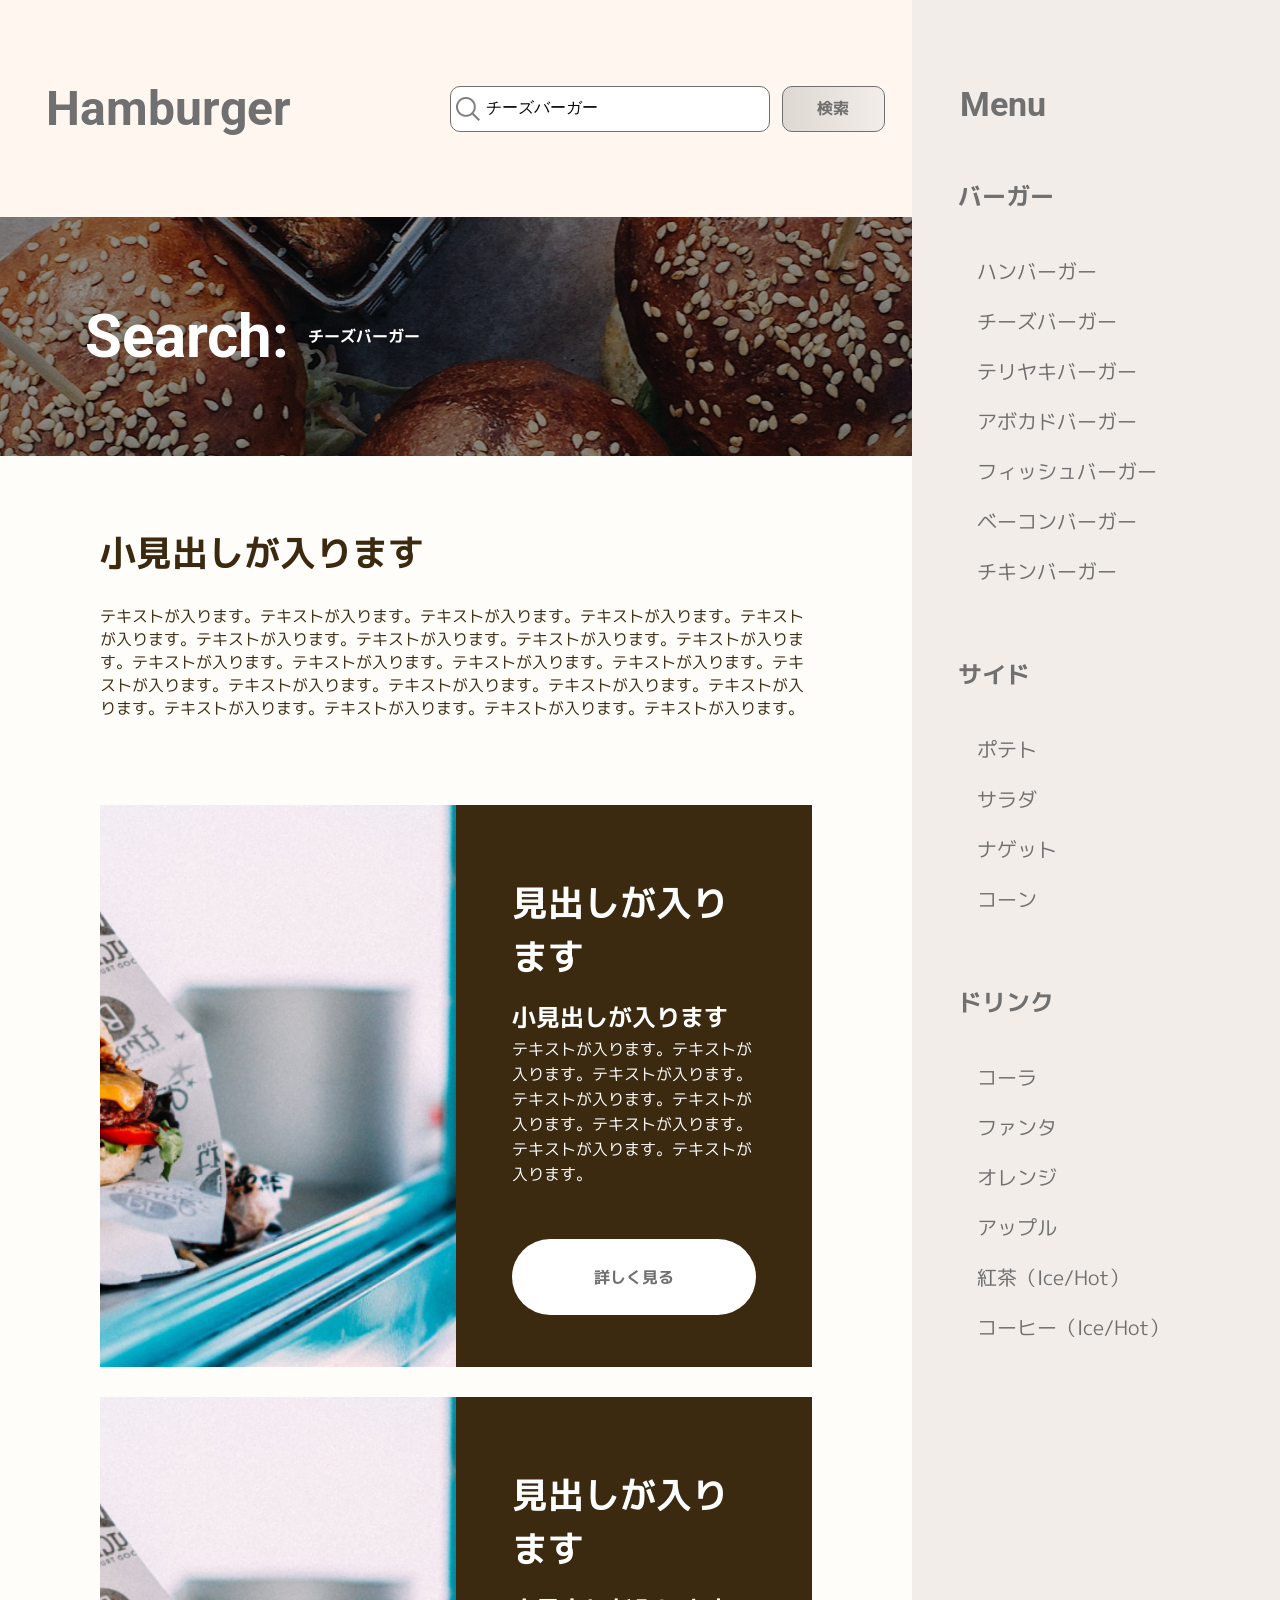
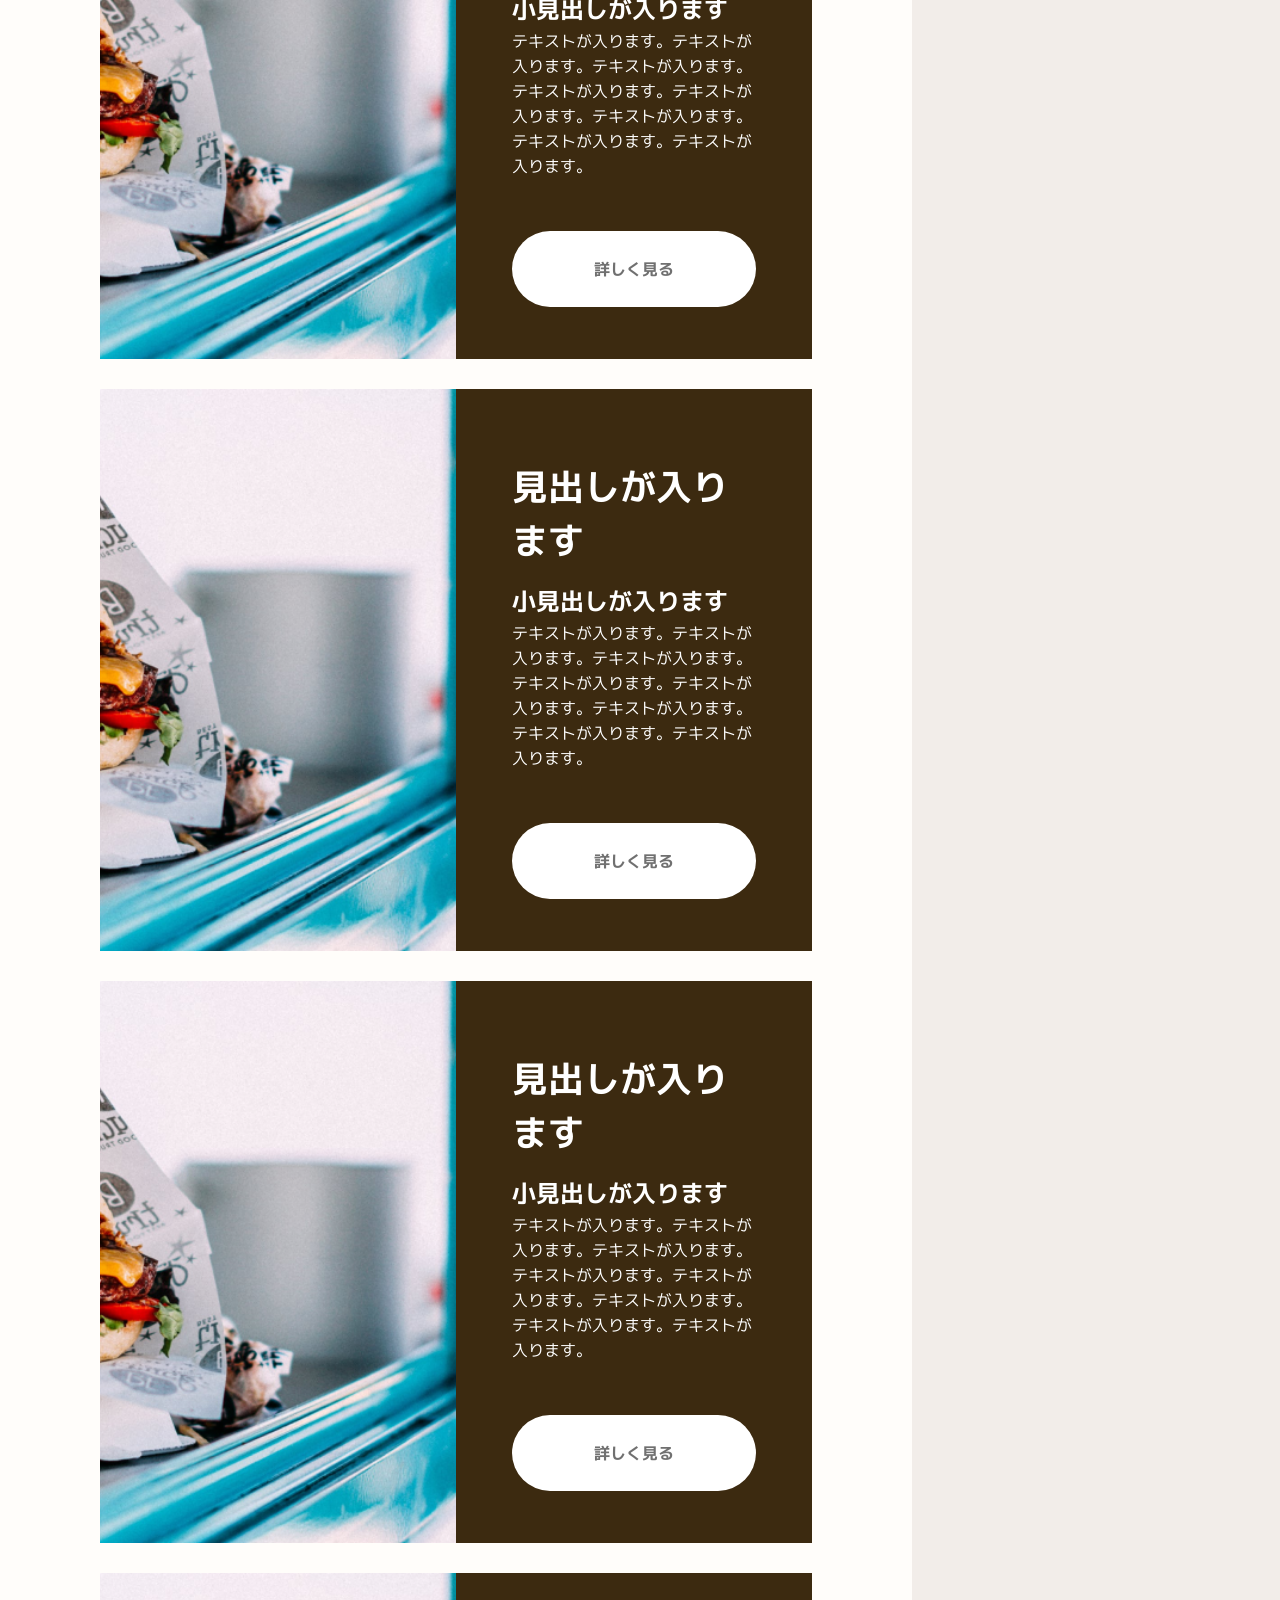
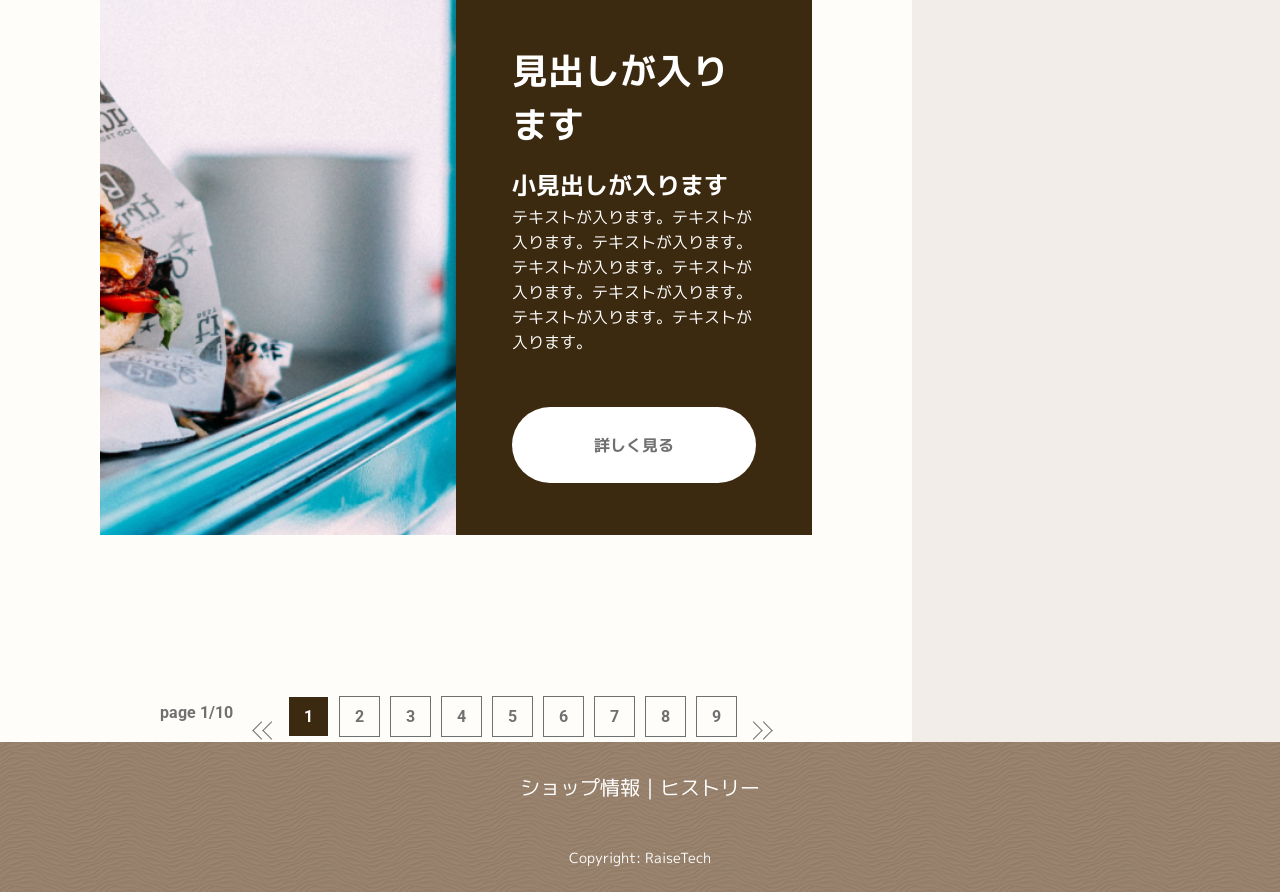
==== archive-search.html @ 7e019df1 "searchページSP完成" ====
<!DOCTYPE html>
<html lang="ja">

<head>
    <meta charset="UTF-8">
    <meta name="viewport" content="width=device-width, initial-scale=1.0">
    <link rel="stylesheet" href="/css/style.css">
    <link rel="shortcut icon" href="img/favicon.jpg">
    <link rel="preconnect" href="https://fonts.googleapis.com">
    <link rel="preconnect" href="https://fonts.gstatic.com" crossorigin>
    <link href="https://fonts.googleapis.com/css2?family=M+PLUS+1p:wght@400;700&display=swap" rel="stylesheet">
    <link rel="preconnect" href="https://fonts.googleapis.com">
    <link rel="preconnect" href="https://fonts.gstatic.com" crossorigin>
    <link href="https://fonts.googleapis.com/css2?family=Roboto:ital,wght@0,100..900;1,100..900&display=swap"
        rel="stylesheet">

    <title>Hamburger</title>
</head>

<body>
    <div class="c-container">
        <nav class="p-side-menu is-close">
            <h2 class="p-side-menu__title font-roboto">Menu</h2>

            <ul class="p-side-menu__li__wrap">
                <li class="p-side-menu__li font-mplus-700">バーガー

                    <ul class="p-side-menu__li__menu font-mplus-400">
                        <li>ハンバーガー</li>
                        <li>チーズバーガー</li>
                        <li>テリヤキバーガー</li>
                        <li>アボカドバーガー</li>
                        <li>フィッシュバーガー</li>
                        <li>ベーコンバーガー</li>
                        <li>チキンバーガー</li>
                    </ul>
                </li>

                <li class="p-side-menu__li font-mplus-700">サイド
                    <ul class="p-side-menu__li__menu font-mplus-400">
                        <li>ポテト</li>
                        <li>サラダ</li>
                        <li>ナゲット</li>
                        <li>コーン</li>
                    </ul>
                </li>

                <li class="p-side-menu__li font-mplus-700">ドリンク
                    <ul class="p-side-menu__li__menu font-mplus-400">
                        <li>コーラ</li>
                        <li>ファンタ</li>
                        <li>オレンジ</li>
                        <li>アップル</li>
                        <li>紅茶（Ice/Hot）</li>
                        <li>コーヒー（Ice/Hot）</li>
                    </ul>
                </li>

            </ul>
        </nav>

        <div class="l-main-area">
            <header class="l-header">
                <h1 class="p-title font-roboto">Hamburger</h1>
                <search class="p-search">
                    <form class="p-search__form" action="#">
                        <input class="p-search__input" type="search" value="チーズバーガー" />
                        <button class="p-search__btn font-mplus-700" type="submit">検索</button>
                    </form>
                </search>

                <button class="c-menu-btn__sptb">
                    <span class="js-menu-text font-roboto">Menu</span>
                    <span class="js-icon__close c-icon__close"></span> <!-- 擬似要素でバツを作る -->
                </button>

            </header>

            <main class="l-archive">
                <div class="p-archive-visual">
                    <div class="p-archive-visual__textwrap">
                        <p class="p-archive-visual__title font-roboto">Search:</p>
                        <p class="p-archive-visual__text font-mplus-700">チーズバーガー</p>
                    </div>
                </div>


                <section class="p-archive__text-area">
                    <h2 class="font-mplus-700 p-archive__text-area__title">小見出しが入ります</h2>
                    <p class="font-mplus-400 p-archive__text-area__text">
                        テキストが入ります。テキストが入ります。テキストが入ります。テキストが入ります。テキストが入ります。テキストが入ります。テキストが入ります。テキストが入ります。テキストが入ります。テキストが入ります。テキストが入ります。テキストが入ります。テキストが入ります。テキストが入ります。テキストが入ります。テキストが入ります。テキストが入ります。テキストが入ります。テキストが入ります。テキストが入ります。テキストが入ります。テキストが入ります。
                    </p>
                </section>

                <article class="p-archive__card-area">
                    <div class="p-archive__card-area__card">
                        <div class="p-archive__card-area__img"></div>
                        <div class="p-archive__card-area__text-wrap">
                            <h2 class="font-mplus-700 p-archive__text-area__h2">見出しが入ります</h2>
                            <h3 class="font-mplus-700 p-archive__text-area__h3">小見出しが入ります</h3>
                            <p class="font-mplus-400 p-archive__text-area__p">
                                テキストが入ります。テキストが入ります。テキストが入ります。テキストが入ります。テキストが入ります。テキストが入ります。テキストが入ります。テキストが入ります。</p>
                            <div class="p-archive__card-area__btn-area">
                                <button class="font-mplus-700 p-archive__text-area__btn">詳しく見る</button>
                            </div>

                        </div>
                    </div>

                    <div class="p-archive__card-area__card">
                        <div class="p-archive__card-area__img"></div>
                        <div class="p-archive__card-area__text-wrap">
                            <h2 class="font-mplus-700 p-archive__text-area__h2">見出しが入ります</h2>
                            <h3 class="font-mplus-700 p-archive__text-area__h3">小見出しが入ります</h3>
                            <p class="font-mplus-400 p-archive__text-area__p">
                                テキストが入ります。テキストが入ります。テキストが入ります。テキストが入ります。テキストが入ります。テキストが入ります。テキストが入ります。テキストが入ります。</p>
                            <div class="p-archive__card-area__btn-area">
                                <button class="font-mplus-700 p-archive__text-area__btn">詳しく見る</button>
                            </div>
                        </div>
                    </div>

                    <div class="p-archive__card-area__card">
                        <div class="p-archive__card-area__img"></div>
                        <div class="p-archive__card-area__text-wrap">
                            <h2 class="font-mplus-700 p-archive__text-area__h2">見出しが入ります</h2>
                            <h3 class="font-mplus-700 p-archive__text-area__h3">小見出しが入ります</h3>
                            <p class="font-mplus-400 p-archive__text-area__p">
                                テキストが入ります。テキストが入ります。テキストが入ります。テキストが入ります。テキストが入ります。テキストが入ります。テキストが入ります。テキストが入ります。</p>
                            <div class="p-archive__card-area__btn-area">
                                <button class="font-mplus-700 p-archive__text-area__btn">詳しく見る</button>
                            </div>
                        </div>
                    </div>

                    <div class="p-archive__card-area__card">
                        <div class="p-archive__card-area__img"></div>
                        <div class="p-archive__card-area__text-wrap">
                            <h2 class="font-mplus-700 p-archive__text-area__h2">見出しが入ります</h2>
                            <h3 class="font-mplus-700 p-archive__text-area__h3">小見出しが入ります</h3>
                            <p class="font-mplus-400 p-archive__text-area__p">
                                テキストが入ります。テキストが入ります。テキストが入ります。テキストが入ります。テキストが入ります。テキストが入ります。テキストが入ります。テキストが入ります。</p>
                            <div class="p-archive__card-area__btn-area">
                                <button class="font-mplus-700 p-archive__text-area__btn">詳しく見る</button>
                            </div>
                        </div>
                    </div>

                    <div class="p-archive__card-area__card">
                        <div class="p-archive__card-area__img"></div>
                        <div class="p-archive__card-area__text-wrap">
                            <h2 class="font-mplus-700 p-archive__text-area__h2">見出しが入ります</h2>
                            <h3 class="font-mplus-700 p-archive__text-area__h3">小見出しが入ります</h3>
                            <p class="font-mplus-400 p-archive__text-area__p">
                                テキストが入ります。テキストが入ります。テキストが入ります。テキストが入ります。テキストが入ります。テキストが入ります。テキストが入ります。テキストが入ります。</p>
                            <div class="p-archive__card-area__btn-area">
                                <button class="font-mplus-700 p-archive__text-area__btn">詳しく見る</button>
                            </div>
                        </div>
                    </div>

                </article>


                <nav class="p-page-num font-roboto">
                    <p class="p-page-num__now-page">page 1/10</p>

                    <div class="p-page-num__nav">
                        <button class="c-icon__arrow" href="#">
                            <span class="c-icon__arrow__right"></span>
                            <span class="c-icon__arrow__right"></span>
                        </button>
                        <a class="p-page-num__text font-mplus-400" href="#">前へ</a>
                    </div>

                    <div class="p-page-num__btn-wrap">
                        <button class="p-page-num__btn p-page-num__btn__first" href="#">1</button>
                        <button class="p-page-num__btn" href="#">2</button>
                        <button class="p-page-num__btn" href="#">3</button>
                        <button class="p-page-num__btn" href="#">4</button>
                        <button class="p-page-num__btn" href="#">5</button>
                        <button class="p-page-num__btn" href="#">6</button>
                        <button class="p-page-num__btn" href="#">7</button>
                        <button class="p-page-num__btn" href="#">8</button>
                        <button class="p-page-num__btn" href="#">9</button>
                    </div>

                    <div class="p-page-num__nav">
                        <a class="p-page-num__text font-mplus-400" href="#">次へ</a>

                        <button class="c-icon__arrow" href="#">
                            <span class="c-icon__arrow__left"></span>
                            <span class="c-icon__arrow__left"></span>
                        </button>
                    </div>
                </nav>
            </main>
        </div>
    </div>


    <footer class="l-footer">
        <div class="p-footer-link font-mplus-400">
            <a href="" class="p-footer-link__text">ショップ情報</a>
            <p class="p-footer-link__text">｜</p>
            <a href="" class="p-footer-link__text">ヒストリー</a>
        </div>
        <small class="p-footer__copy font-mplus-400">Copyright: RaiseTech</small>
    </footer>

    <script src="./js/main.js"></script>

</body>

</html>
---- css/style.css ----
@charset "UTF-8";

/* resset.dev • v5.0.2 */
/* # =================================================================
   # Global selectors
   # ================================================================= */
html {
  box-sizing: border-box;
  -webkit-text-size-adjust: 100%;
  /* Prevent adjustments of font size after orientation changes in iOS */
  word-break: normal;
  -moz-tab-size: 4;
  -o-tab-size: 4;
  tab-size: 4;
}

*,
::before,
::after {
  background-repeat: no-repeat;
  /* Set `background-repeat: no-repeat` to all elements and pseudo elements */
  box-sizing: inherit;
}

::before,
::after {
  text-decoration: inherit;
  /* Inherit text-decoration and vertical align to ::before and ::after pseudo elements */
  vertical-align: inherit;
}

* {
  padding: 0;
  /* Reset `padding` and `margin` of all elements */
  margin: 0;
}

/* # =================================================================
   # General elements
   # ================================================================= */
hr {
  overflow: visible;
  /* Show the overflow in Edge and IE */
  height: 0;
  /* Add the correct box sizing in Firefox */
  color: inherit;
  /* Correct border color in Firefox. */
}

details,
main {
  display: block;
  /* Render the `main` element consistently in IE. */
}

summary {
  display: list-item;
  /* Add the correct display in all browsers */
}

small {
  font-size: 80%;
  /* Set font-size to 80% in `small` elements */
}

[hidden] {
  display: none;
  /* Add the correct display in IE */
}

abbr[title] {
  border-bottom: none;
  /* Remove the bottom border in Chrome 57 */
  /* Add the correct text decoration in Chrome, Edge, IE, Opera, and Safari */
  text-decoration: underline;
  -webkit-text-decoration: underline dotted;
  text-decoration: underline dotted;
}

a {
  background-color: transparent;
  /* Remove the gray background on active links in IE 10 */
}

a:active,
a:hover {
  outline-width: 0;
  /* Remove the outline when hovering in all browsers */
}

code,
kbd,
pre,
samp {
  font-family: monospace, monospace;
  /* Specify the font family of code elements */
}

pre {
  font-size: 1em;
  /* Correct the odd `em` font sizing in all browsers */
}

b,
strong {
  font-weight: bolder;
  /* Add the correct font weight in Chrome, Edge, and Safari */
}

/* https://gist.github.com/unruthless/413930 */
sub,
sup {
  font-size: 75%;
  line-height: 0;
  position: relative;
  vertical-align: baseline;
}

sub {
  bottom: -0.25em;
}

sup {
  top: -0.5em;
}

table {
  border-color: inherit;
  /* Correct border color in all Chrome, Edge, and Safari. */
  text-indent: 0;
  /* Remove text indentation in Chrome, Edge, and Safari */
}

iframe {
  border-style: none;
}

/* # =================================================================
   # Forms
   # ================================================================= */
input {
  border-radius: 0;
}

[type=number]::-webkit-inner-spin-button,
[type=number]::-webkit-outer-spin-button {
  height: auto;
  /* Correct the cursor style of increment and decrement buttons in Chrome */
}

[type=search] {
  -webkit-appearance: textfield;
  /* Correct the odd appearance in Chrome and Safari */
  outline-offset: -2px;
  /* Correct the outline style in Safari */
}

[type=search]::-webkit-search-decoration {
  -webkit-appearance: none;
  /* Remove the inner padding in Chrome and Safari on macOS */
}

textarea {
  overflow: auto;
  /* Internet Explorer 11+ */
  resize: vertical;
  /* Specify textarea resizability */
}

button,
input,
optgroup,
select,
textarea {
  font: inherit;
  /* Specify font inheritance of form elements */
}

optgroup {
  font-weight: bold;
  /* Restore the font weight unset by the previous rule */
}

button {
  overflow: visible;
  /* Address `overflow` set to `hidden` in IE 8/9/10/11 */
}

button,
select {
  text-transform: none;
  /* Firefox 40+, Internet Explorer 11- */
}

/* Apply cursor pointer to button elements */
button,
[type=button],
[type=reset],
[type=submit],
[role=button] {
  cursor: pointer;
}

/* Remove inner padding and border in Firefox 4+ */
button::-moz-focus-inner,
[type=button]::-moz-focus-inner,
[type=reset]::-moz-focus-inner,
[type=submit]::-moz-focus-inner {
  border-style: none;
  padding: 0;
}

/* Replace focus style removed in the border reset above */
button:-moz-focusring,
[type=button]::-moz-focus-inner,
[type=reset]::-moz-focus-inner,
[type=submit]::-moz-focus-inner {
  outline: 1px dotted ButtonText;
}

button,
html [type=button],
[type=reset],
[type=submit] {
  -webkit-appearance: button;
  /* Correct the inability to style clickable types in iOS */
}

/* Remove the default button styling in all browsers */
button,
input,
select,
textarea {
  background-color: transparent;
  border-style: none;
}

a:focus,
button:focus,
input:focus,
select:focus,
textarea:focus {
  outline-width: 0;
}

/* Style select like a standard input */
select {
  -moz-appearance: none;
  /* Firefox 36+ */
  -webkit-appearance: none;
  /* Chrome 41+ */
}

select::-ms-expand {
  display: none;
  /* Internet Explorer 11+ */
}

select::-ms-value {
  color: currentColor;
  /* Internet Explorer 11+ */
}

legend {
  border: 0;
  /* Correct `color` not being inherited in IE 8/9/10/11 */
  color: inherit;
  /* Correct the color inheritance from `fieldset` elements in IE */
  display: table;
  /* Correct the text wrapping in Edge and IE */
  max-width: 100%;
  /* Correct the text wrapping in Edge and IE */
  white-space: normal;
  /* Correct the text wrapping in Edge and IE */
  max-width: 100%;
  /* Correct the text wrapping in Edge 18- and IE */
}

::-webkit-file-upload-button {
  /* Correct the inability to style clickable types in iOS and Safari */
  -webkit-appearance: button;
  color: inherit;
  font: inherit;
  /* Change font properties to `inherit` in Chrome and Safari */
}

/* Replace pointer cursor in disabled elements */
[disabled] {
  cursor: default;
}

/* # =================================================================
   # Specify media element style
   # ================================================================= */
img {
  border-style: none;
  /* Remove border when inside `a` element in IE 8/9/10 */
}

/* Add the correct vertical alignment in Chrome, Firefox, and Opera */
progress {
  vertical-align: baseline;
}

/* # =================================================================
   # Accessibility
   # ================================================================= */
/* Specify the progress cursor of updating elements */
[aria-busy=true] {
  cursor: progress;
}

/* Specify the pointer cursor of trigger elements */
[aria-controls] {
  cursor: pointer;
}

/* Specify the unstyled cursor of disabled, not-editable, or otherwise inoperable elements */
[aria-disabled=true] {
  cursor: default;
}

.font-mplus-400 {
  font-family: "M PLUS 1p", sans-serif;
  font-weight: 400;
}

.font-mplus-700 {
  font-family: "M PLUS 1p", sans-serif;
  font-weight: 700;
}

.font-roboto {
  font-family: "Roboto", sans-serif;
  font-weight: 700;
}

html,
body {
  height: 100%;
  margin: 0;
  padding: 0;
}

body {
  background-color: #FFF7EF;
  height: 100%;
}

a {
  text-decoration: none;
}

ul {
  padding-left: 0;
}

li {
  list-style: none;
}

@media (min-width: 1025px) {
  .l-main-area {
    margin-right: 368px;
    width: auto;
  }
}

.l-header {
  background-color: #FFF7EF;
  height: 215px;
  position: relative;
}

@media (min-width: 768px) {
  .l-header {
    height: 217px;
  }
}

@media (min-width: 1025px) {
  .l-header {
    display: flex;
    align-items: center;
    justify-content: flex-end;
  }
}

.l-footer {
  background: url(../../img/footer-layer.png) no-repeat;
  height: 150px;
  position: relative;
}

.l-archive {
  background-color: #FFFDFA;
}

@media (min-width: 1025px) {
  .c-container {
    display: flex;
    flex-direction: row-reverse;
    height: auto;
    position: relative;
  }
}

.c-container::before {
  content: "";
  position: fixed;
  top: 0;
  left: 0;
  width: 100%;
  height: 100%;
  background-color: rgba(128, 128, 128, 0.7);
  z-index: 3;
  opacity: 0;
  visibility: hidden;
  transition: opacity 0.3s ease;
}

@media (min-width: 1025px) {
  .c-container::before {
    display: none;
  }
}

.c-container.is-open::before {
  opacity: 1;
  visibility: visible;
}

.c-menu-btn__sptb {
  color: #707070;
  font-size: 20px;
  position: absolute;
  top: 8px;
  right: 11px;
  margin: 0;
  z-index: 6;
}

@media (min-width: 768px) {
  .c-menu-btn__sptb {
    font-size: 170%;
    top: 20px;
    right: 25px;
  }
}

@media (min-width: 1025px) {
  .c-menu-btn__sptb {
    display: none;
  }
}

.c-icon__close {
  position: relative;
  width: 32px;
  height: 36px;
  display: none;
}

.c-icon__close::before,
.c-icon__close::after {
  content: "";
  position: absolute;
  top: 50%;
  left: 50%;
  width: 45px;
  height: 6px;
  background-color: #707070;
  transform-origin: center;
}

.c-icon__close::before {
  transform: translate(-50%, -50%) rotate(45deg);
}

.c-icon__close::after {
  transform: translate(-50%, -50%) rotate(-45deg);
}

.c-icon__arrow {
  display: flex;
  width: -webkit-fit-content;
  width: -moz-fit-content;
  width: fit-content;
  margin: 5px;
}

.c-icon__arrow__right {
  display: block;
  width: 13px;
  height: 13px;
  border-top: 1px solid #707070;
  border-right: 1px solid #707070;
  transform: rotate(-135deg);
  margin-left: -3px;
}

.c-icon__arrow__left {
  display: block;
  width: 13px;
  height: 13px;
  border-top: 1px solid #707070;
  border-right: 1px solid #707070;
  transform: rotate(45deg);
  margin-right: -3px;
}

.p-title {
  color: #707070;
  padding-top: 43px;
  padding-bottom: 40px;
  text-align: center;
  font-size: 40px;
}

@media (min-width: 768px) {
  .p-title {
    padding-top: 40px;
  }
}

@media (min-width: 1025px) {
  .p-title {
    padding: 5%;
    font-size: 300%;
    position: absolute;
    left: 0;
  }
}

.p-search {
  display: flex;
  align-items: center;
  justify-content: center;
  margin: 0 3%;
}

.p-search__btn {
  background: linear-gradient(to left, #F2EDE9, #DED8D3);
  color: #707070;
  font-size: 16px;
  border: 1px #707070 solid;
  border-radius: 10px;
  height: 46px;
  width: 90px;
  padding: 0;
  margin: 0 0 0 12px;
}

@media (min-width: 768px) {
  .p-search__btn {
    min-width: 8vw;
    max-width: 80px;
  }
}

.p-search__input {
  border: 1px #707070 solid;
  border-radius: 10px;
  height: 46px;
  width: 216px;
  margin: 0;
  background: url(../../../img/search-icon.png) no-repeat 5px center;
  background-color: #FFF;
  padding: 0 10px 0 35px;
}

@media (min-width: 768px) {
  .p-search__input {
    min-width: 25vw;
    max-width: 200px;
  }
}

.p-search__form {
  display: flex;
  flex-wrap: nowrap;
}

.p-side-menu {
  position: fixed;
  top: 0;
  right: 0;
  width: 328px;
  min-height: 100vh;
  background-color: rgb(242, 237, 233);
  transform: translateX(100%);
  transition: transform 0.3s;
  z-index: 4;
  overflow-y: auto;
}

@media (min-width: 1025px) {
  .p-side-menu {
    overflow: hidden;
    position: absolute;
    height: 100%;
  }
}

.p-side-menu.is-open {
  transform: translateX(0);
}

@media (min-width: 768px) {
  .p-side-menu.is-open {
    width: 368px;
  }
}

.p-side-menu.is-close {
  transform: translateX(100%);
}

@media (min-width: 1025px) {
  .p-side-menu.is-close {
    transform: translateX(0);
    background-color: #F2EDE9;
    color: #707070;
    position: absolute;
    width: 368px;
    height: 100%;
    z-index: 4;
  }
}

.p-side-menu__li {
  font-size: 24px;
  margin-left: 46px;
  width: 100%;
}

.p-side-menu__li__wrap {
  position: absolute;
  top: 178px;
  color: #707070;
}

.p-side-menu__li__menu {
  font-size: 20px;
  margin: 40px auto 60px 8%;
  line-height: 50px;
}

@media (min-width: 768px) {
  .p-side-menu__li__menu {
    margin-top: 32px;
  }
}

.p-side-menu__title {
  display: none;
}

@media (min-width: 1025px) {
  .p-side-menu__title {
    display: block;
    color: #707070;
    font-size: 34px;
    position: absolute;
    top: 84px;
    right: 234px;
    margin: 0;
    z-index: 6;
  }
}

body.no-scroll {
  position: fixed;
  width: 100%;
  overflow: hidden;
}

@media (min-width: 1025px) {
  body.no-scroll {
    position: relative;
    overflow-y: auto;
  }
}

.p-footer-link {
  display: flex;
  justify-content: center;
  padding: 16px;
}

@media (min-width: 768px) {
  .p-footer-link {
    padding: 30px;
  }
}

.p-footer-link__text {
  color: #FFF;
  font-size: 18px;
}

@media (min-width: 768px) {
  .p-footer-link__text {
    font-size: 20px;
  }
}

.p-footer__copy {
  color: #FFF;
  font-size: 14px;
  position: absolute;
  bottom: 16px;
  left: 50%;
  transform: translateX(-50%);
}

@media (min-width: 768px) {
  .p-footer__copy {
    bottom: 24px;
  }
}

.p-page-num {
  display: flex;
  justify-content: space-between;
  align-items: end;
  height: 127px;
  color: #707070;
}

@media (min-width: 768px) {
  .p-page-num {
    justify-content: center;
    margin-top: 80px;
  }
}

.p-page-num__now-page {
  display: none;
}

@media (min-width: 768px) {
  .p-page-num__now-page {
    display: block;
    margin: 20px;
  }
}

.p-page-num__text {
  font-size: 16px;
  margin: 0;
  color: #707070;
}

@media (min-width: 768px) {
  .p-page-num__text {
    display: none;
  }
}

.p-page-num__btn-wrap {
  display: none;
}

@media (min-width: 768px) {
  .p-page-num__btn-wrap {
    display: flex;
  }
}

.p-page-num__btn {
  border: 1px solid;
  padding: 10px 15px;
  margin: 5px;
  color: #707070;
}

.p-page-num__btn__first {
  background-color: #3C2A10;
  color: #FFF;
}

.p-page-num__nav {
  display: flex;
  align-items: center;
  margin: 30px;
}

@media (min-width: 768px) {
  .p-page-num__nav {
    margin: 0;
  }
}

.p-main-visual {
  background-image: url("../../../../img/mainvisual-sp@2x.jpg");
  background-size: cover;
  background-position: center;
  background-repeat: no-repeat;
  position: relative;
  z-index: 1;
  width: 100%;
  height: 285px;
}

@media (min-width: 768px) {
  .p-main-visual {
    background-image: url("../../../../img/mainvisual-tb.jpg");
    width: 100vw;
  }
}

@media (min-width: 1025px) {
  .p-main-visual {
    width: 100%;
    height: 530px;
  }
}

.p-main-visual__text {
  position: absolute;
  top: 122px;
  left: 25px;
  font-size: 36px;
  color: #FFF;
  position: absolute;
  z-index: 2;
}

@media (min-width: 768px) {
  .p-main-visual__text {
    left: 10%;
  }
}

@media (min-width: 1025px) {
  .p-main-visual__text {
    font-size: 40px;
    top: 234px;
    left: 86px;
  }
}

.p-main-card {
  background-color: #FFF7EF;
}

@media (min-width: 768px) {
  .p-main-card {
    display: flex;
  }
}

.p-main-card__takeout {
  background: url(../../../../img/takeout_back.png);
  flex: 1;
  margin: 20px;
  width: auto;
  padding: 16px;
  display: flex;
  flex-direction: column;
  background-size: cover;
  background-position: center;
  background-repeat: no-repeat;
  box-sizing: border-box;
  justify-content: flex-end;
}

@media (min-width: 768px) {
  .p-main-card__takeout {
    margin: 40px 20px 40px 40px;
  }
}

@media (min-width: 1025px) {
  .p-main-card__takeout {
    margin: 8%;
    margin-right: 4%;
    height: 1197px;
    width: auto;
  }
}

.p-main-card__eatin {
  background: url(../../../../img/eatin_back.png);
  flex: 1;
  margin: 20px;
  width: auto;
  padding: 16px;
  display: flex;
  flex-direction: column;
  background-size: cover;
  background-position: center;
  background-repeat: no-repeat;
  box-sizing: border-box;
  justify-content: flex-end;
}

@media (min-width: 768px) {
  .p-main-card__eatin {
    margin: 40px 40px 40px 20px;
  }
}

@media (min-width: 1025px) {
  .p-main-card__eatin {
    margin: 8%;
    margin-left: 4%;
    height: 1197px;
    width: auto;
  }
}

.p-main-card__title {
  font-size: 41px;
  color: #EAEAEA;
  margin-top: 13px;
  margin-left: 15px;
}

@media (min-width: 768px) {
  .p-main-card__title {
    font-size: 44px;
    margin-top: 16px;
    margin-left: 13px;
  }
}

@media (min-width: 1025px) {
  .p-main-card__title {
    font-size: 280%;
    margin-top: 24px;
    margin-left: 10px;
  }
}

.p-main-card__title::after {
  width: 33.89px;
  height: 4px;
  background-color: #FFF;
  margin-top: 15.5px;
  content: "";
  display: block;
  margin-bottom: 217px;
}

@media (min-width: 768px) {
  .p-main-card__title::after {
    margin-bottom: 250px;
  }
}

.p-main-card__subtitle {
  font-size: 22px;
  color: #3C2A10;
  padding: 16px 16px 0 16px;
}

@media (min-width: 768px) {
  .p-main-card__subtitle {
    font-size: 24px;
  }
}

.p-main-card__cardtext {
  font-size: 16px;
  color: #3C2A10;
  width: auto;
  height: auto;
  padding: 16px;
  box-sizing: border-box;
}

@media (min-width: 768px) {
  .p-main-card__cardtext {
    font-size: 14px;
  }
}

@media (min-width: 1025px) {
  .p-main-card__cardtext {
    font-size: 16px;
  }
}

.p-whitebox__wrap {
  display: flex;
  flex-direction: column;
  flex-shrink: 0;
  margin-top: auto;
  gap: 16px;
}

.p-whitebox {
  background-color: rgba(255, 255, 255, 0.8);
  flex: 1;
  display: flex;
  flex-direction: column;
  justify-content: space-between;
  box-sizing: border-box;
  height: 100%;
  margin: 0;
}

.p-main-map {
  height: auto;
  width: auto;
  background: url(../../../../img/map-img.png);
  margin-top: 49px;
  background-size: cover;
  background-position: center;
  background-repeat: no-repeat;
}

@media (min-width: 768px) {
  .p-main-map {
    margin-top: 0;
    height: auto;
  }
}

@media (min-width: 1025px) {
  .p-main-map {
    margin-top: 0;
    height: auto;
  }
}

.p-main-map__wrap {
  padding: 42px;
}

.p-main-map__back__white {
  background-color: rgba(0, 0, 0, 0.4);
  height: auto;
  width: auto;
}

@media (min-width: 768px) {
  .p-main-map__back__white {
    height: auto;
  }
}

@media (min-width: 1025px) {
  .p-main-map__back__white {
    height: auto;
  }
}

.p-main-map__back__black {
  background-color: rgba(0, 0, 0, 0.35);
  height: auto;
}

@media (min-width: 1025px) {
  .p-main-map__back__black {
    height: auto;
    width: 60%;
  }
}

.p-main-map__title {
  color: #FFF;
  font-size: 30px;
}

@media (min-width: 1025px) {
  .p-main-map__title {
    margin: 8%;
  }
}

.p-main-map__text {
  color: #FFF;
  font-size: 14px;
  width: auto;
  height: auto;
  margin-top: 14px;
  line-height: 33px;
}

@media (min-width: 1025px) {
  .p-main-map__text {
    margin: 8%;
  }
}

.p-main-map__title::after {
  display: block;
  content: "";
  width: 75px;
  height: 2px;
  background-color: #FFF;
  margin-top: 15px;
}

@media (min-width: 1025px) {
  .p-main-map__title::after {
    margin-top: 8%;
  }
}

.p-archive-visual {
  background-image: url("../../../img/archive-main-visual-sp.png");
  background-size: cover;
  background-position: center;
  background-repeat: no-repeat;
  position: relative;
  z-index: 1;
  width: 100%;
  height: 285px;
}

@media (min-width: 768px) {
  .p-archive-visual {
    background-image: url("../../../../img/archive-visual-tb.png");
    width: 100vw;
    height: 285px;
  }
}

@media (min-width: 1025px) {
  .p-archive-visual {
    background-image: url("../../../../img/archive-visual-pc.png");
    width: 100%;
    height: 239px;
  }
}

.p-archive-visual__textwrap {
  display: flex;
  align-items: center;
  padding: 85px;
  height: 100%;
}

.p-archive-visual::after {
  content: "";
  position: absolute;
  top: 0;
  left: 0;
  width: 100%;
  height: 100%;
  background-color: rgba(0, 0, 0, 0.4);
  z-index: 2;
}

.p-archive-visual__title {
  position: absolute;
  top: 106px;
  left: 37px;
  font-size: 36px;
  color: #FFF;
  z-index: 3;
}

@media (min-width: 768px) {
  .p-archive-visual__title {
    font-size: 60px;
    position: static;
  }
}

@media (min-width: 1025px) {
  .p-archive-visual__title {
    font-size: 60px;
  }
}

.p-archive-visual__text {
  position: absolute;
  top: 160px;
  left: 37px;
  font-size: 16px;
  color: #FFF;
  position: absolute;
  z-index: 3;
}

@media (min-width: 768px) {
  .p-archive-visual__text {
    position: static;
    margin: 19px;
  }
}

@media (min-width: 1025px) {
  .p-archive-visual__text {
    font-size: 16px;
  }
}

.p-archive__text-area {
  color: #3C2A10;
  margin: 22px;
}

@media (min-width: 1025px) {
  .p-archive__text-area {
    margin: 60px 100px;
  }
}

.p-archive__text-area__title {
  font-size: 28px;
  padding-top: 10px;
}

@media (min-width: 768px) {
  .p-archive__text-area__title {
    font-size: 36px;
  }
}

.p-archive__text-area__text {
  font-size: 16px;
  padding: 25px 0;
}

.p-archive__card-area {
  width: auto;
  height: 100%;
}

.p-archive__card-area__card {
  margin: 20px;
  height: 585px;
}

@media (min-width: 768px) {
  .p-archive__card-area__card {
    display: flex;
    margin: 20px 40px;
    height: 354px;
  }
}

@media (min-width: 1025px) {
  .p-archive__card-area__card {
    margin: 30px 100px;
    height: auto;
  }
}

.p-archive__card-area__img {
  background-image: url("../../../../img/archive-card-sp.png");
  background-size: cover;
  background-position: center;
  background-repeat: no-repeat;
  position: relative;
  width: 100%;
  height: 230px;
}

@media (min-width: 768px) {
  .p-archive__card-area__img {
    background-image: url("../../../../img/archive-card-tb.png");
    width: 50%;
    height: auto;
  }
}

@media (min-width: 1025px) {
  .p-archive__card-area__img {
    background-image: url("../../../../img/archive-card-pc.png");
  }
}

.p-archive__card-area__text-wrap {
  background-color: #3C2A10;
  color: #FFF;
  height: auto;
  padding: 17px;
  min-height: 355px;
  line-height: 25px;
  display: flex;
  flex-direction: column;
}

@media (min-width: 768px) {
  .p-archive__card-area__text-wrap {
    padding: 30px 35px 0 35px;
    width: 50%;
    min-height: 355px;
  }
}

@media (min-width: 1025px) {
  .p-archive__card-area__text-wrap {
    padding: 56px 56px 0 56px;
    height: auto;
  }
}

.p-archive__card-area__btn-area {
  height: 100px;
  display: flex;
  justify-content: center;
  align-items: center;
}

@media (min-width: 1025px) {
  .p-archive__card-area__btn-area {
    height: 180px;
  }
}

.p-archive__text-area__h2 {
  font-size: 20px;
  padding-top: 15px;
  margin-top: 0;
  margin-bottom: 0;
}

@media (min-width: 1025px) {
  .p-archive__text-area__h2 {
    font-size: 36px;
    line-height: normal;
  }
}

.p-archive__text-area__h3 {
  font-size: 16px;
  padding: 21px 0 7px 0;
  margin-top: 0;
  margin-bottom: 0;
}

@media (min-width: 1025px) {
  .p-archive__text-area__h3 {
    font-size: 24px;
  }
}

.p-archive__text-area__p {
  font-size: 16px;
  margin-top: 0;
  margin-bottom: 0;
}

.p-archive__text-area__btn {
  font-size: 16px;
  background-color: #FFF;
  color: #707070;
  width: 163px;
  height: 42px;
  margin: 30px auto;
  display: flex;
  justify-content: center;
  align-items: center;
  border-radius: 20px;
  margin-top: auto;
  margin-bottom: auto;
}

@media (min-width: 1025px) {
  .p-archive__text-area__btn {
    width: 292px;
    min-height: 76px;
    border-radius: 50px;
  }
}

/*# sourceMappingURL=style.css.map */
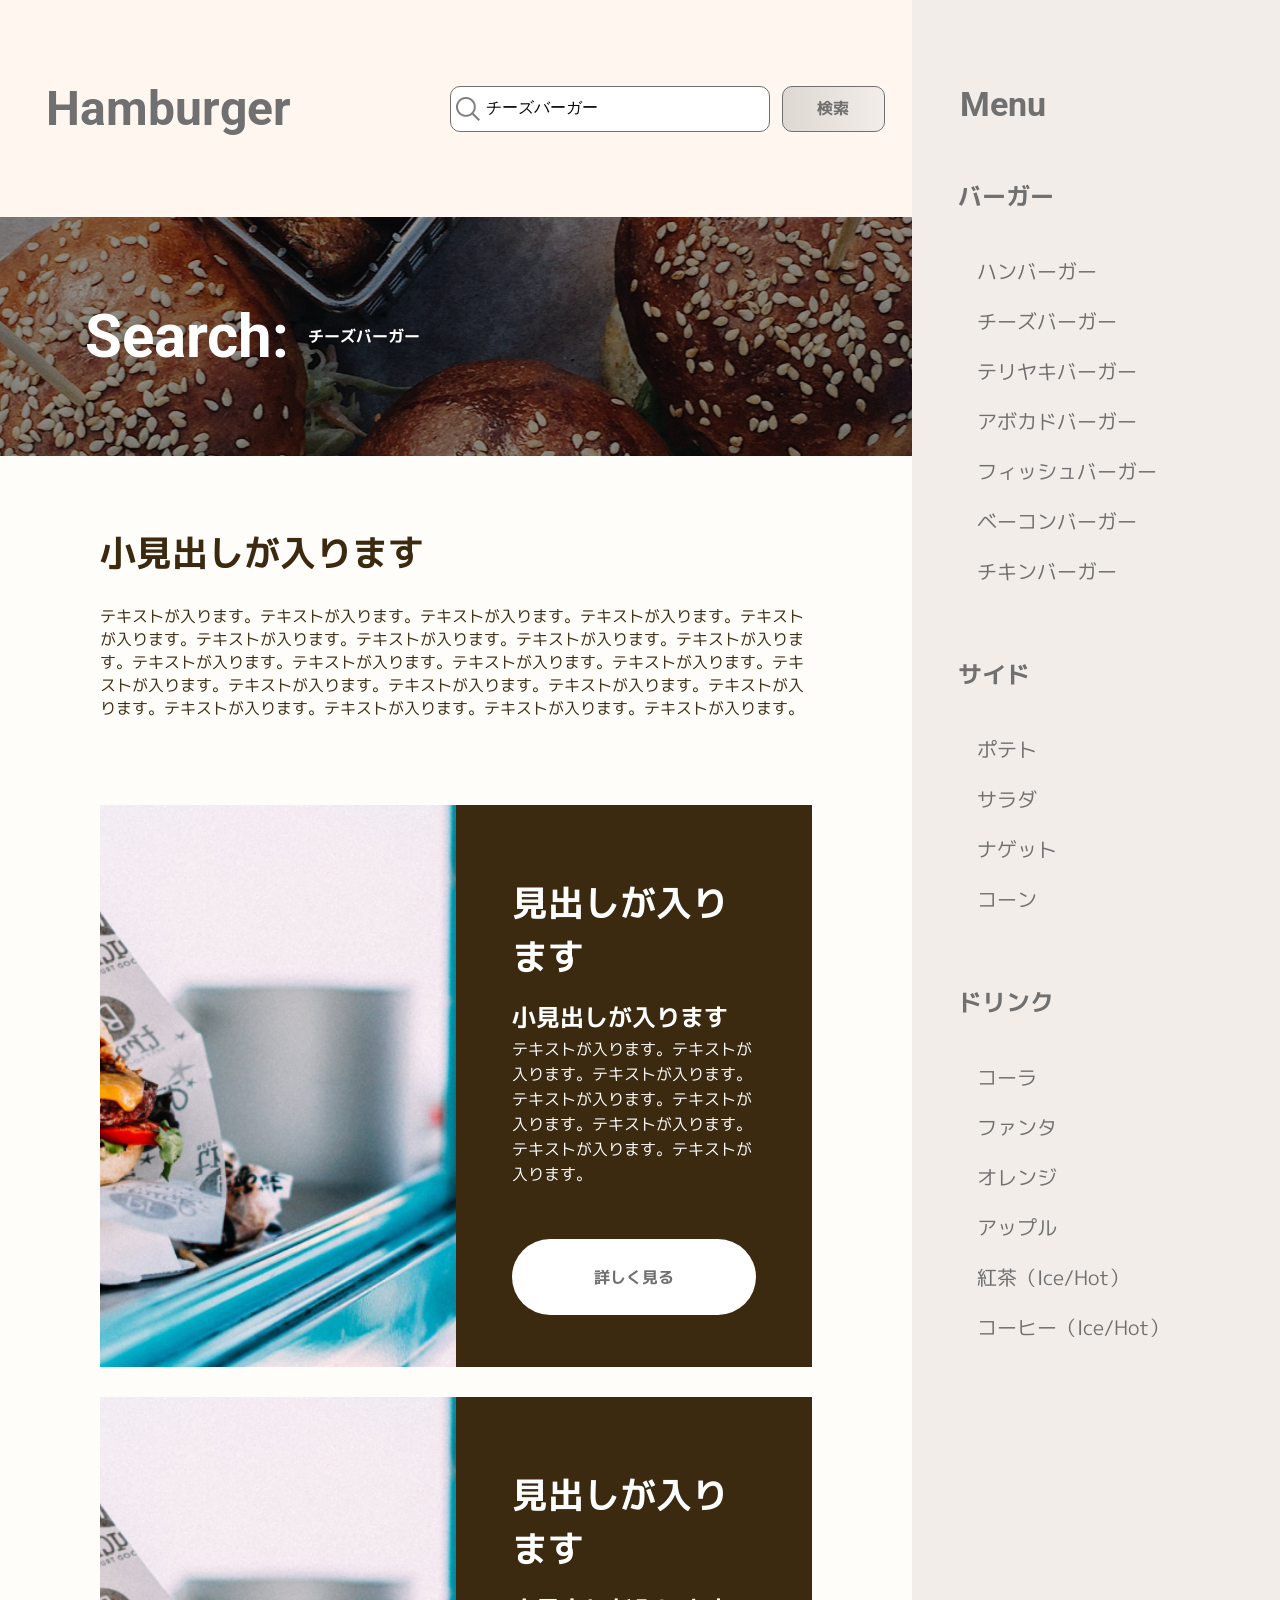
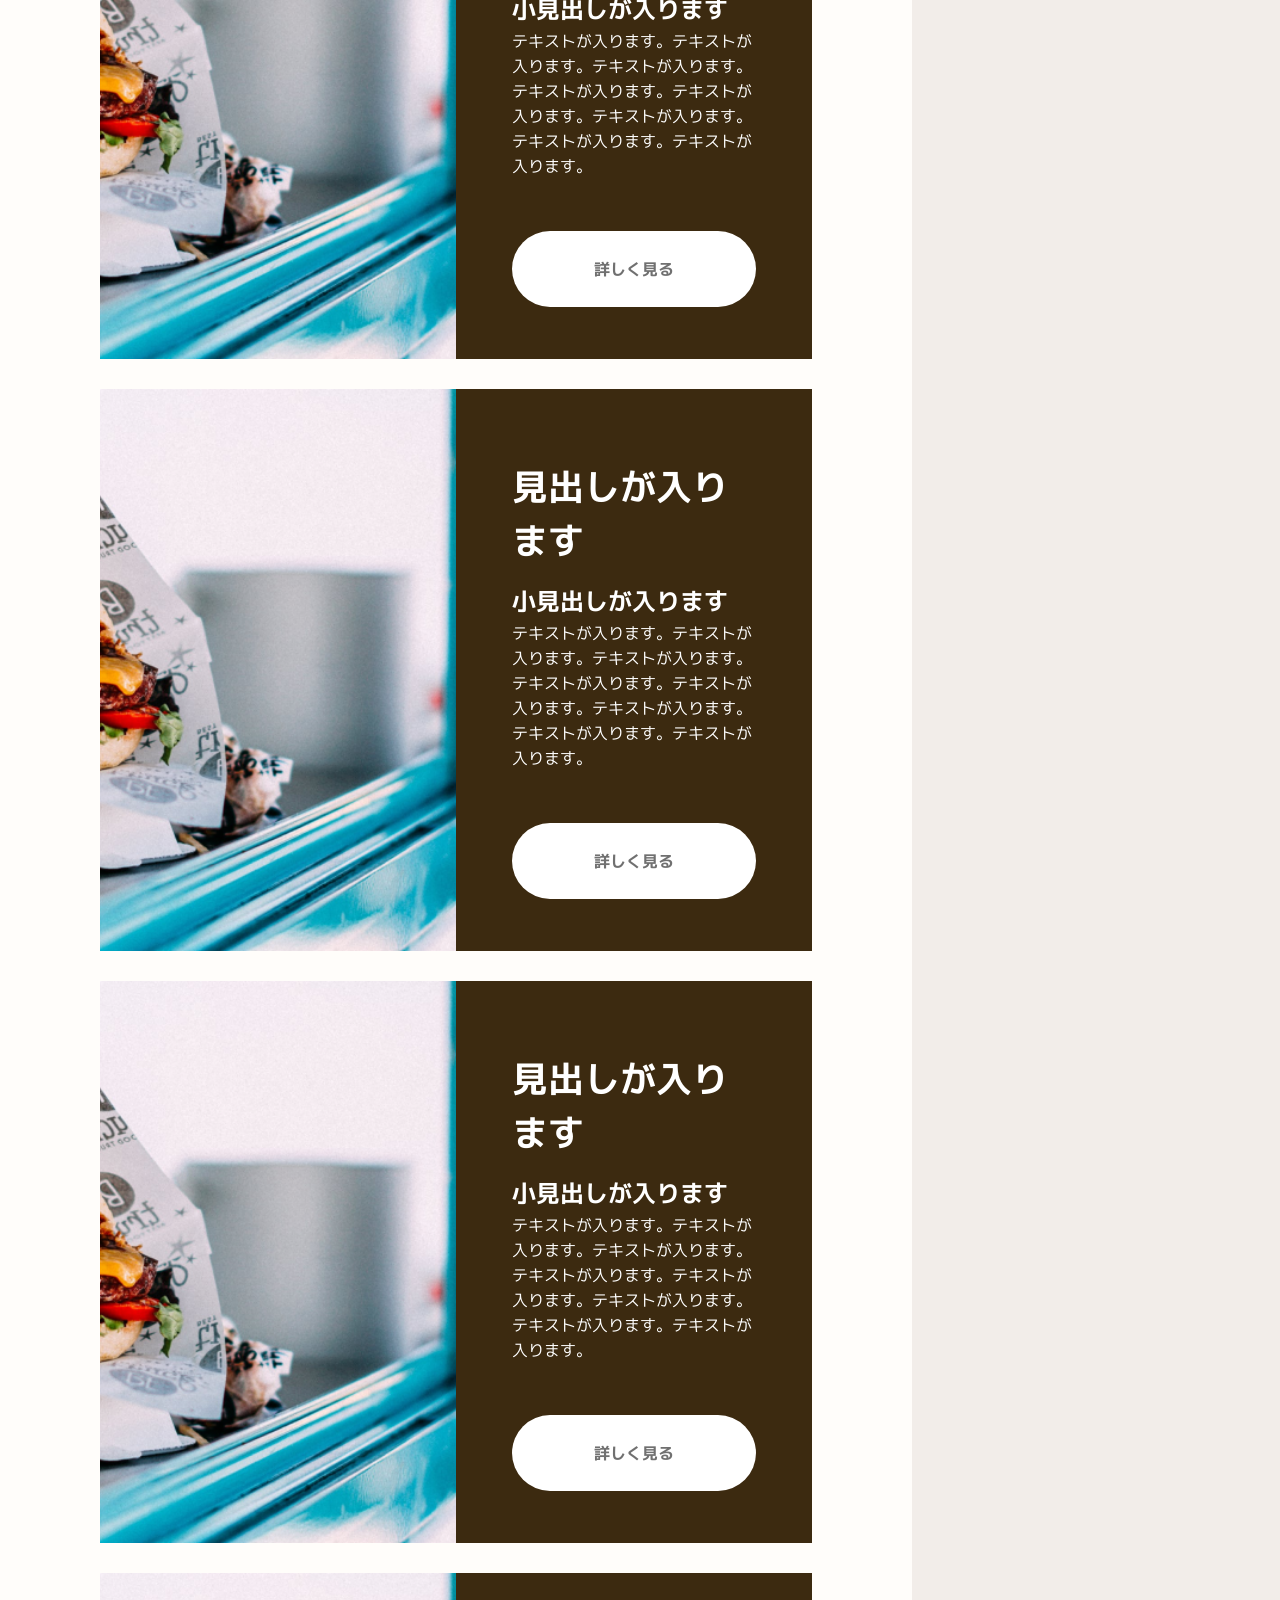
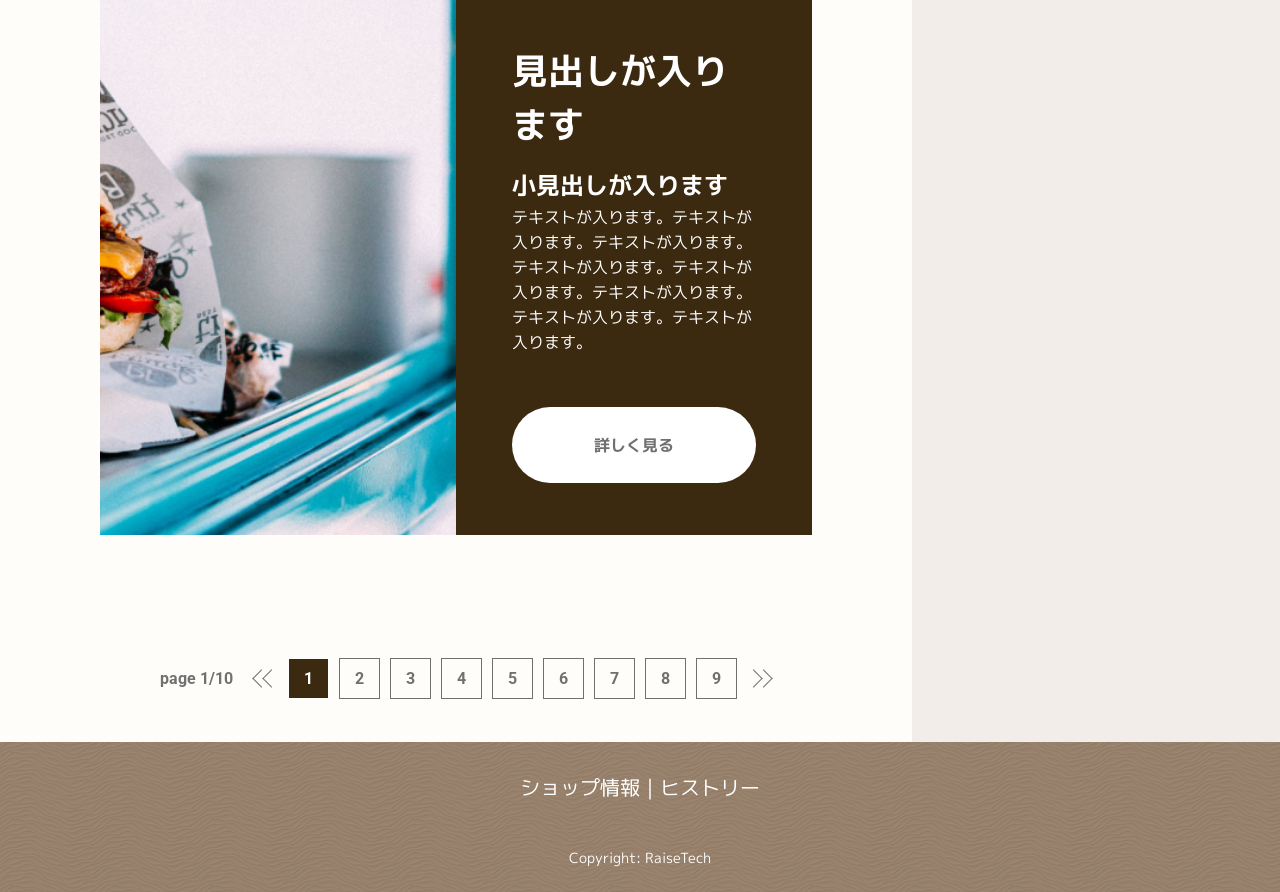
==== commit a36e0092: "カードエリアのタグをdivからsectionに変更" ====
--- a/archive-search.html
+++ b/archive-search.html
@@ -93,71 +93,73 @@
                 </section>
 
                 <article class="p-archive__card-area">
-                    <div class="p-archive__card-area__card">
-                        <div class="p-archive__card-area__img"></div>
-                        <div class="p-archive__card-area__text-wrap">
-                            <h2 class="font-mplus-700 p-archive__text-area__h2">見出しが入ります</h2>
-                            <h3 class="font-mplus-700 p-archive__text-area__h3">小見出しが入ります</h3>
-                            <p class="font-mplus-400 p-archive__text-area__p">
-                                テキストが入ります。テキストが入ります。テキストが入ります。テキストが入ります。テキストが入ります。テキストが入ります。テキストが入ります。テキストが入ります。</p>
-                            <div class="p-archive__card-area__btn-area">
-                                <button class="font-mplus-700 p-archive__text-area__btn">詳しく見る</button>
-                            </div>
-
-                        </div>
-                    </div>
-
-                    <div class="p-archive__card-area__card">
-                        <div class="p-archive__card-area__img"></div>
-                        <div class="p-archive__card-area__text-wrap">
-                            <h2 class="font-mplus-700 p-archive__text-area__h2">見出しが入ります</h2>
-                            <h3 class="font-mplus-700 p-archive__text-area__h3">小見出しが入ります</h3>
-                            <p class="font-mplus-400 p-archive__text-area__p">
-                                テキストが入ります。テキストが入ります。テキストが入ります。テキストが入ります。テキストが入ります。テキストが入ります。テキストが入ります。テキストが入ります。</p>
-                            <div class="p-archive__card-area__btn-area">
-                                <button class="font-mplus-700 p-archive__text-area__btn">詳しく見る</button>
-                            </div>
-                        </div>
-                    </div>
-
-                    <div class="p-archive__card-area__card">
-                        <div class="p-archive__card-area__img"></div>
-                        <div class="p-archive__card-area__text-wrap">
-                            <h2 class="font-mplus-700 p-archive__text-area__h2">見出しが入ります</h2>
-                            <h3 class="font-mplus-700 p-archive__text-area__h3">小見出しが入ります</h3>
-                            <p class="font-mplus-400 p-archive__text-area__p">
-                                テキストが入ります。テキストが入ります。テキストが入ります。テキストが入ります。テキストが入ります。テキストが入ります。テキストが入ります。テキストが入ります。</p>
-                            <div class="p-archive__card-area__btn-area">
-                                <button class="font-mplus-700 p-archive__text-area__btn">詳しく見る</button>
-                            </div>
-                        </div>
-                    </div>
-
-                    <div class="p-archive__card-area__card">
-                        <div class="p-archive__card-area__img"></div>
-                        <div class="p-archive__card-area__text-wrap">
-                            <h2 class="font-mplus-700 p-archive__text-area__h2">見出しが入ります</h2>
-                            <h3 class="font-mplus-700 p-archive__text-area__h3">小見出しが入ります</h3>
-                            <p class="font-mplus-400 p-archive__text-area__p">
-                                テキストが入ります。テキストが入ります。テキストが入ります。テキストが入ります。テキストが入ります。テキストが入ります。テキストが入ります。テキストが入ります。</p>
-                            <div class="p-archive__card-area__btn-area">
-                                <button class="font-mplus-700 p-archive__text-area__btn">詳しく見る</button>
-                            </div>
-                        </div>
-                    </div>
-
-                    <div class="p-archive__card-area__card">
-                        <div class="p-archive__card-area__img"></div>
-                        <div class="p-archive__card-area__text-wrap">
-                            <h2 class="font-mplus-700 p-archive__text-area__h2">見出しが入ります</h2>
-                            <h3 class="font-mplus-700 p-archive__text-area__h3">小見出しが入ります</h3>
-                            <p class="font-mplus-400 p-archive__text-area__p">
-                                テキストが入ります。テキストが入ります。テキストが入ります。テキストが入ります。テキストが入ります。テキストが入ります。テキストが入ります。テキストが入ります。</p>
-                            <div class="p-archive__card-area__btn-area">
-                                <button class="font-mplus-700 p-archive__text-area__btn">詳しく見る</button>
-                            </div>
-                        </div>
-                    </div>
+
+                    <section class="p-archive__card-area__card">
+                        <div class="p-archive__card-area__img"></div>
+                        <div class="p-archive__card-area__text-wrap">
+                            <h2 class="font-mplus-700 p-archive__text-area__h2">見出しが入ります</h2>
+                            <h3 class="font-mplus-700 p-archive__text-area__h3">小見出しが入ります</h3>
+                            <p class="font-mplus-400 p-archive__text-area__p">
+                                テキストが入ります。テキストが入ります。テキストが入ります。テキストが入ります。テキストが入ります。テキストが入ります。テキストが入ります。テキストが入ります。</p>
+                            <div class="p-archive__card-area__btn-area">
+                                <button class="font-mplus-700 p-archive__text-area__btn">詳しく見る</button>
+                            </div>
+
+                        </div>
+                    </section>
+
+
+                    <section class="p-archive__card-area__card">
+                        <div class="p-archive__card-area__img"></div>
+                        <div class="p-archive__card-area__text-wrap">
+                            <h2 class="font-mplus-700 p-archive__text-area__h2">見出しが入ります</h2>
+                            <h3 class="font-mplus-700 p-archive__text-area__h3">小見出しが入ります</h3>
+                            <p class="font-mplus-400 p-archive__text-area__p">
+                                テキストが入ります。テキストが入ります。テキストが入ります。テキストが入ります。テキストが入ります。テキストが入ります。テキストが入ります。テキストが入ります。</p>
+                            <div class="p-archive__card-area__btn-area">
+                                <button class="font-mplus-700 p-archive__text-area__btn">詳しく見る</button>
+                            </div>
+                        </div>
+                    </section>
+
+                    <section class="p-archive__card-area__card">
+                        <div class="p-archive__card-area__img"></div>
+                        <div class="p-archive__card-area__text-wrap">
+                            <h2 class="font-mplus-700 p-archive__text-area__h2">見出しが入ります</h2>
+                            <h3 class="font-mplus-700 p-archive__text-area__h3">小見出しが入ります</h3>
+                            <p class="font-mplus-400 p-archive__text-area__p">
+                                テキストが入ります。テキストが入ります。テキストが入ります。テキストが入ります。テキストが入ります。テキストが入ります。テキストが入ります。テキストが入ります。</p>
+                            <div class="p-archive__card-area__btn-area">
+                                <button class="font-mplus-700 p-archive__text-area__btn">詳しく見る</button>
+                            </div>
+                        </div>
+                    </section>
+
+                    <section class="p-archive__card-area__card">
+                        <div class="p-archive__card-area__img"></div>
+                        <div class="p-archive__card-area__text-wrap">
+                            <h2 class="font-mplus-700 p-archive__text-area__h2">見出しが入ります</h2>
+                            <h3 class="font-mplus-700 p-archive__text-area__h3">小見出しが入ります</h3>
+                            <p class="font-mplus-400 p-archive__text-area__p">
+                                テキストが入ります。テキストが入ります。テキストが入ります。テキストが入ります。テキストが入ります。テキストが入ります。テキストが入ります。テキストが入ります。</p>
+                            <div class="p-archive__card-area__btn-area">
+                                <button class="font-mplus-700 p-archive__text-area__btn">詳しく見る</button>
+                            </div>
+                        </div>
+                    </section>
+
+                    <section class="p-archive__card-area__card">
+                        <div class="p-archive__card-area__img"></div>
+                        <div class="p-archive__card-area__text-wrap">
+                            <h2 class="font-mplus-700 p-archive__text-area__h2">見出しが入ります</h2>
+                            <h3 class="font-mplus-700 p-archive__text-area__h3">小見出しが入ります</h3>
+                            <p class="font-mplus-400 p-archive__text-area__p">
+                                テキストが入ります。テキストが入ります。テキストが入ります。テキストが入ります。テキストが入ります。テキストが入ります。テキストが入ります。テキストが入ります。</p>
+                            <div class="p-archive__card-area__btn-area">
+                                <button class="font-mplus-700 p-archive__text-area__btn">詳しく見る</button>
+                            </div>
+                        </div>
+                    </section>
 
                 </article>
 
--- a/css/style.css
+++ b/css/style.css
@@ -1,5 +1,4 @@
 @charset "UTF-8";
-
 /* resset.dev • v5.0.2 */
 /* # =================================================================
    # Global selectors
@@ -11,7 +10,7 @@
   word-break: normal;
   -moz-tab-size: 4;
   -o-tab-size: 4;
-  tab-size: 4;
+     tab-size: 4;
 }
 
 *,
@@ -74,7 +73,7 @@
   /* Add the correct text decoration in Chrome, Edge, IE, Opera, and Safari */
   text-decoration: underline;
   -webkit-text-decoration: underline dotted;
-  text-decoration: underline dotted;
+          text-decoration: underline dotted;
 }
 
 a {
@@ -371,13 +370,11 @@
   height: 215px;
   position: relative;
 }
-
 @media (min-width: 768px) {
   .l-header {
     height: 217px;
   }
 }
-
 @media (min-width: 1025px) {
   .l-header {
     display: flex;
@@ -418,7 +415,6 @@
   visibility: hidden;
   transition: opacity 0.3s ease;
 }
-
 @media (min-width: 1025px) {
   .c-container::before {
     display: none;
@@ -439,7 +435,6 @@
   margin: 0;
   z-index: 6;
 }
-
 @media (min-width: 768px) {
   .c-menu-btn__sptb {
     font-size: 170%;
@@ -447,7 +442,6 @@
     right: 25px;
   }
 }
-
 @media (min-width: 1025px) {
   .c-menu-btn__sptb {
     display: none;
@@ -488,7 +482,6 @@
   width: fit-content;
   margin: 5px;
 }
-
 .c-icon__arrow__right {
   display: block;
   width: 13px;
@@ -498,7 +491,6 @@
   transform: rotate(-135deg);
   margin-left: -3px;
 }
-
 .c-icon__arrow__left {
   display: block;
   width: 13px;
@@ -516,13 +508,11 @@
   text-align: center;
   font-size: 40px;
 }
-
 @media (min-width: 768px) {
   .p-title {
     padding-top: 40px;
   }
 }
-
 @media (min-width: 1025px) {
   .p-title {
     padding: 5%;
@@ -550,7 +540,6 @@
   padding: 0;
   margin: 0 0 0 12px;
 }
-
 @media (min-width: 768px) {
   .p-search__btn {
     min-width: 8vw;
@@ -568,7 +557,6 @@
   background-color: #FFF;
   padding: 0 10px 0 35px;
 }
-
 @media (min-width: 768px) {
   .p-search__input {
     min-width: 25vw;
@@ -593,7 +581,6 @@
   z-index: 4;
   overflow-y: auto;
 }
-
 @media (min-width: 1025px) {
   .p-side-menu {
     overflow: hidden;
@@ -601,21 +588,17 @@
     height: 100%;
   }
 }
-
 .p-side-menu.is-open {
   transform: translateX(0);
 }
-
 @media (min-width: 768px) {
   .p-side-menu.is-open {
     width: 368px;
   }
 }
-
 .p-side-menu.is-close {
   transform: translateX(100%);
 }
-
 @media (min-width: 1025px) {
   .p-side-menu.is-close {
     transform: translateX(0);
@@ -633,19 +616,16 @@
   margin-left: 46px;
   width: 100%;
 }
-
 .p-side-menu__li__wrap {
   position: absolute;
   top: 178px;
   color: #707070;
 }
-
 .p-side-menu__li__menu {
   font-size: 20px;
   margin: 40px auto 60px 8%;
   line-height: 50px;
 }
-
 @media (min-width: 768px) {
   .p-side-menu__li__menu {
     margin-top: 32px;
@@ -655,7 +635,6 @@
 .p-side-menu__title {
   display: none;
 }
-
 @media (min-width: 1025px) {
   .p-side-menu__title {
     display: block;
@@ -674,7 +653,6 @@
   width: 100%;
   overflow: hidden;
 }
-
 @media (min-width: 1025px) {
   body.no-scroll {
     position: relative;
@@ -687,7 +665,6 @@
   justify-content: center;
   padding: 16px;
 }
-
 @media (min-width: 768px) {
   .p-footer-link {
     padding: 30px;
@@ -698,7 +675,6 @@
   color: #FFF;
   font-size: 18px;
 }
-
 @media (min-width: 768px) {
   .p-footer-link__text {
     font-size: 20px;
@@ -713,7 +689,6 @@
   left: 50%;
   transform: translateX(-50%);
 }
-
 @media (min-width: 768px) {
   .p-footer__copy {
     bottom: 24px;
@@ -723,35 +698,31 @@
 .p-page-num {
   display: flex;
   justify-content: space-between;
-  align-items: end;
+  align-items: flex-end;
   height: 127px;
   color: #707070;
 }
-
 @media (min-width: 768px) {
   .p-page-num {
     justify-content: center;
     margin-top: 80px;
-  }
-}
-
+    align-items: center;
+  }
+}
 .p-page-num__now-page {
   display: none;
 }
-
 @media (min-width: 768px) {
   .p-page-num__now-page {
     display: block;
     margin: 20px;
   }
 }
-
 .p-page-num__text {
   font-size: 16px;
   margin: 0;
   color: #707070;
 }
-
 @media (min-width: 768px) {
   .p-page-num__text {
     display: none;
@@ -761,7 +732,6 @@
 .p-page-num__btn-wrap {
   display: none;
 }
-
 @media (min-width: 768px) {
   .p-page-num__btn-wrap {
     display: flex;
@@ -774,7 +744,6 @@
   margin: 5px;
   color: #707070;
 }
-
 .p-page-num__btn__first {
   background-color: #3C2A10;
   color: #FFF;
@@ -785,7 +754,6 @@
   align-items: center;
   margin: 30px;
 }
-
 @media (min-width: 768px) {
   .p-page-num__nav {
     margin: 0;
@@ -802,14 +770,12 @@
   width: 100%;
   height: 285px;
 }
-
 @media (min-width: 768px) {
   .p-main-visual {
     background-image: url("../../../../img/mainvisual-tb.jpg");
     width: 100vw;
   }
 }
-
 @media (min-width: 1025px) {
   .p-main-visual {
     width: 100%;
@@ -826,13 +792,11 @@
   position: absolute;
   z-index: 2;
 }
-
 @media (min-width: 768px) {
   .p-main-visual__text {
     left: 10%;
   }
 }
-
 @media (min-width: 1025px) {
   .p-main-visual__text {
     font-size: 40px;
@@ -844,7 +808,6 @@
 .p-main-card {
   background-color: #FFF7EF;
 }
-
 @media (min-width: 768px) {
   .p-main-card {
     display: flex;
@@ -865,13 +828,11 @@
   box-sizing: border-box;
   justify-content: flex-end;
 }
-
 @media (min-width: 768px) {
   .p-main-card__takeout {
     margin: 40px 20px 40px 40px;
   }
 }
-
 @media (min-width: 1025px) {
   .p-main-card__takeout {
     margin: 8%;
@@ -895,13 +856,11 @@
   box-sizing: border-box;
   justify-content: flex-end;
 }
-
 @media (min-width: 768px) {
   .p-main-card__eatin {
     margin: 40px 40px 40px 20px;
   }
 }
-
 @media (min-width: 1025px) {
   .p-main-card__eatin {
     margin: 8%;
@@ -917,7 +876,6 @@
   margin-top: 13px;
   margin-left: 15px;
 }
-
 @media (min-width: 768px) {
   .p-main-card__title {
     font-size: 44px;
@@ -925,7 +883,6 @@
     margin-left: 13px;
   }
 }
-
 @media (min-width: 1025px) {
   .p-main-card__title {
     font-size: 280%;
@@ -943,7 +900,6 @@
   display: block;
   margin-bottom: 217px;
 }
-
 @media (min-width: 768px) {
   .p-main-card__title::after {
     margin-bottom: 250px;
@@ -955,7 +911,6 @@
   color: #3C2A10;
   padding: 16px 16px 0 16px;
 }
-
 @media (min-width: 768px) {
   .p-main-card__subtitle {
     font-size: 24px;
@@ -970,13 +925,11 @@
   padding: 16px;
   box-sizing: border-box;
 }
-
 @media (min-width: 768px) {
   .p-main-card__cardtext {
     font-size: 14px;
   }
 }
-
 @media (min-width: 1025px) {
   .p-main-card__cardtext {
     font-size: 16px;
@@ -1011,14 +964,12 @@
   background-position: center;
   background-repeat: no-repeat;
 }
-
 @media (min-width: 768px) {
   .p-main-map {
     margin-top: 0;
     height: auto;
   }
 }
-
 @media (min-width: 1025px) {
   .p-main-map {
     margin-top: 0;
@@ -1035,24 +986,20 @@
   height: auto;
   width: auto;
 }
-
 @media (min-width: 768px) {
   .p-main-map__back__white {
     height: auto;
   }
 }
-
 @media (min-width: 1025px) {
   .p-main-map__back__white {
     height: auto;
   }
 }
-
 .p-main-map__back__black {
   background-color: rgba(0, 0, 0, 0.35);
   height: auto;
 }
-
 @media (min-width: 1025px) {
   .p-main-map__back__black {
     height: auto;
@@ -1064,7 +1011,6 @@
   color: #FFF;
   font-size: 30px;
 }
-
 @media (min-width: 1025px) {
   .p-main-map__title {
     margin: 8%;
@@ -1079,7 +1025,6 @@
   margin-top: 14px;
   line-height: 33px;
 }
-
 @media (min-width: 1025px) {
   .p-main-map__text {
     margin: 8%;
@@ -1094,7 +1039,6 @@
   background-color: #FFF;
   margin-top: 15px;
 }
-
 @media (min-width: 1025px) {
   .p-main-map__title::after {
     margin-top: 8%;
@@ -1111,7 +1055,6 @@
   width: 100%;
   height: 285px;
 }
-
 @media (min-width: 768px) {
   .p-archive-visual {
     background-image: url("../../../../img/archive-visual-tb.png");
@@ -1119,7 +1062,6 @@
     height: 285px;
   }
 }
-
 @media (min-width: 1025px) {
   .p-archive-visual {
     background-image: url("../../../../img/archive-visual-pc.png");
@@ -1154,14 +1096,12 @@
   color: #FFF;
   z-index: 3;
 }
-
 @media (min-width: 768px) {
   .p-archive-visual__title {
     font-size: 60px;
     position: static;
   }
 }
-
 @media (min-width: 1025px) {
   .p-archive-visual__title {
     font-size: 60px;
@@ -1177,14 +1117,12 @@
   position: absolute;
   z-index: 3;
 }
-
 @media (min-width: 768px) {
   .p-archive-visual__text {
     position: static;
     margin: 19px;
   }
 }
-
 @media (min-width: 1025px) {
   .p-archive-visual__text {
     font-size: 16px;
@@ -1195,7 +1133,6 @@
   color: #3C2A10;
   margin: 22px;
 }
-
 @media (min-width: 1025px) {
   .p-archive__text-area {
     margin: 60px 100px;
@@ -1206,7 +1143,6 @@
   font-size: 28px;
   padding-top: 10px;
 }
-
 @media (min-width: 768px) {
   .p-archive__text-area__title {
     font-size: 36px;
@@ -1222,12 +1158,10 @@
   width: auto;
   height: 100%;
 }
-
 .p-archive__card-area__card {
   margin: 20px;
   height: 585px;
 }
-
 @media (min-width: 768px) {
   .p-archive__card-area__card {
     display: flex;
@@ -1235,14 +1169,12 @@
     height: 354px;
   }
 }
-
 @media (min-width: 1025px) {
   .p-archive__card-area__card {
     margin: 30px 100px;
     height: auto;
   }
 }
-
 .p-archive__card-area__img {
   background-image: url("../../../../img/archive-card-sp.png");
   background-size: cover;
@@ -1252,7 +1184,6 @@
   width: 100%;
   height: 230px;
 }
-
 @media (min-width: 768px) {
   .p-archive__card-area__img {
     background-image: url("../../../../img/archive-card-tb.png");
@@ -1260,13 +1191,11 @@
     height: auto;
   }
 }
-
 @media (min-width: 1025px) {
   .p-archive__card-area__img {
     background-image: url("../../../../img/archive-card-pc.png");
   }
 }
-
 .p-archive__card-area__text-wrap {
   background-color: #3C2A10;
   color: #FFF;
@@ -1277,7 +1206,6 @@
   display: flex;
   flex-direction: column;
 }
-
 @media (min-width: 768px) {
   .p-archive__card-area__text-wrap {
     padding: 30px 35px 0 35px;
@@ -1285,21 +1213,23 @@
     min-height: 355px;
   }
 }
-
 @media (min-width: 1025px) {
   .p-archive__card-area__text-wrap {
     padding: 56px 56px 0 56px;
     height: auto;
   }
 }
-
 .p-archive__card-area__btn-area {
   height: 100px;
   display: flex;
   justify-content: center;
   align-items: center;
 }
-
+@media (min-width: 768px) {
+  .p-archive__card-area__btn-area {
+    height: 100%;
+  }
+}
 @media (min-width: 1025px) {
   .p-archive__card-area__btn-area {
     height: 180px;
@@ -1312,33 +1242,28 @@
   margin-top: 0;
   margin-bottom: 0;
 }
-
 @media (min-width: 1025px) {
   .p-archive__text-area__h2 {
     font-size: 36px;
     line-height: normal;
   }
 }
-
 .p-archive__text-area__h3 {
   font-size: 16px;
   padding: 21px 0 7px 0;
   margin-top: 0;
   margin-bottom: 0;
 }
-
 @media (min-width: 1025px) {
   .p-archive__text-area__h3 {
     font-size: 24px;
   }
 }
-
 .p-archive__text-area__p {
   font-size: 16px;
   margin-top: 0;
   margin-bottom: 0;
 }
-
 .p-archive__text-area__btn {
   font-size: 16px;
   background-color: #FFF;
@@ -1353,7 +1278,6 @@
   margin-top: auto;
   margin-bottom: auto;
 }
-
 @media (min-width: 1025px) {
   .p-archive__text-area__btn {
     width: 292px;
@@ -1361,5 +1285,4 @@
     border-radius: 50px;
   }
 }
-
 /*# sourceMappingURL=style.css.map */
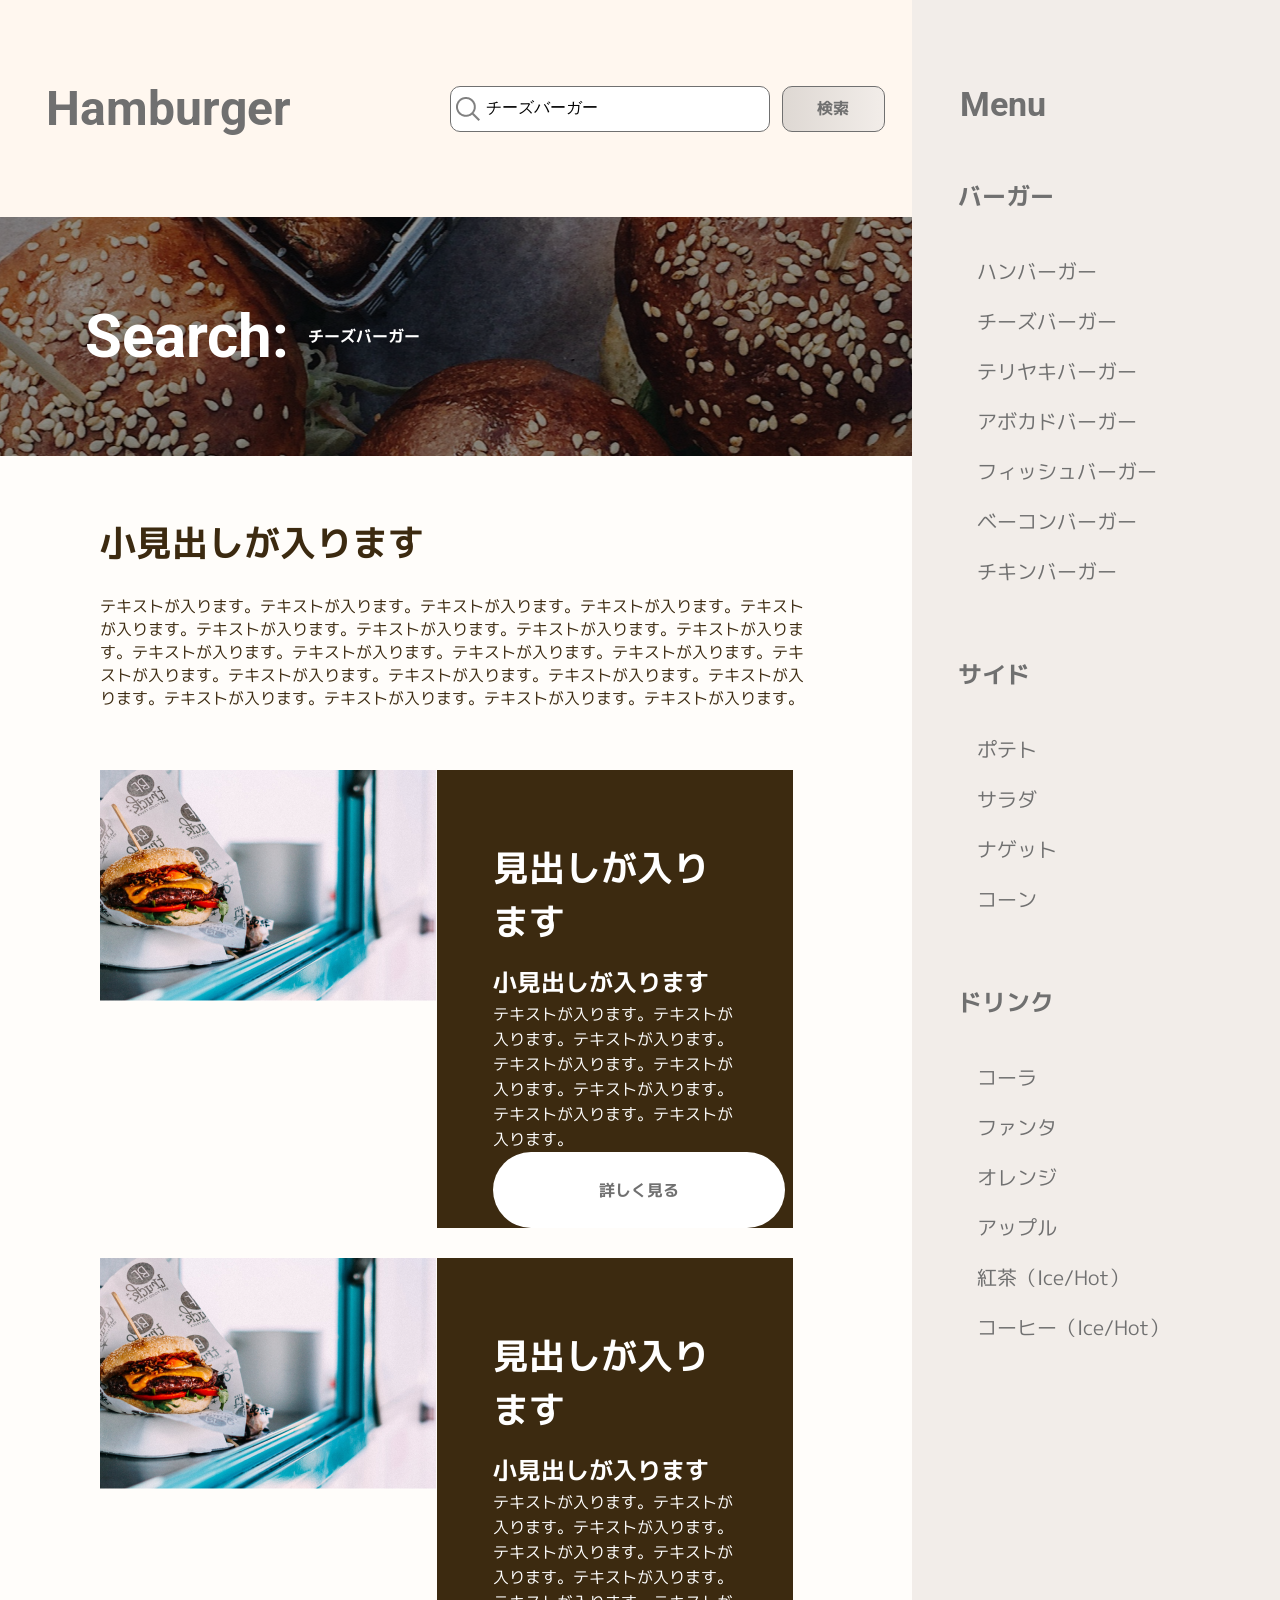
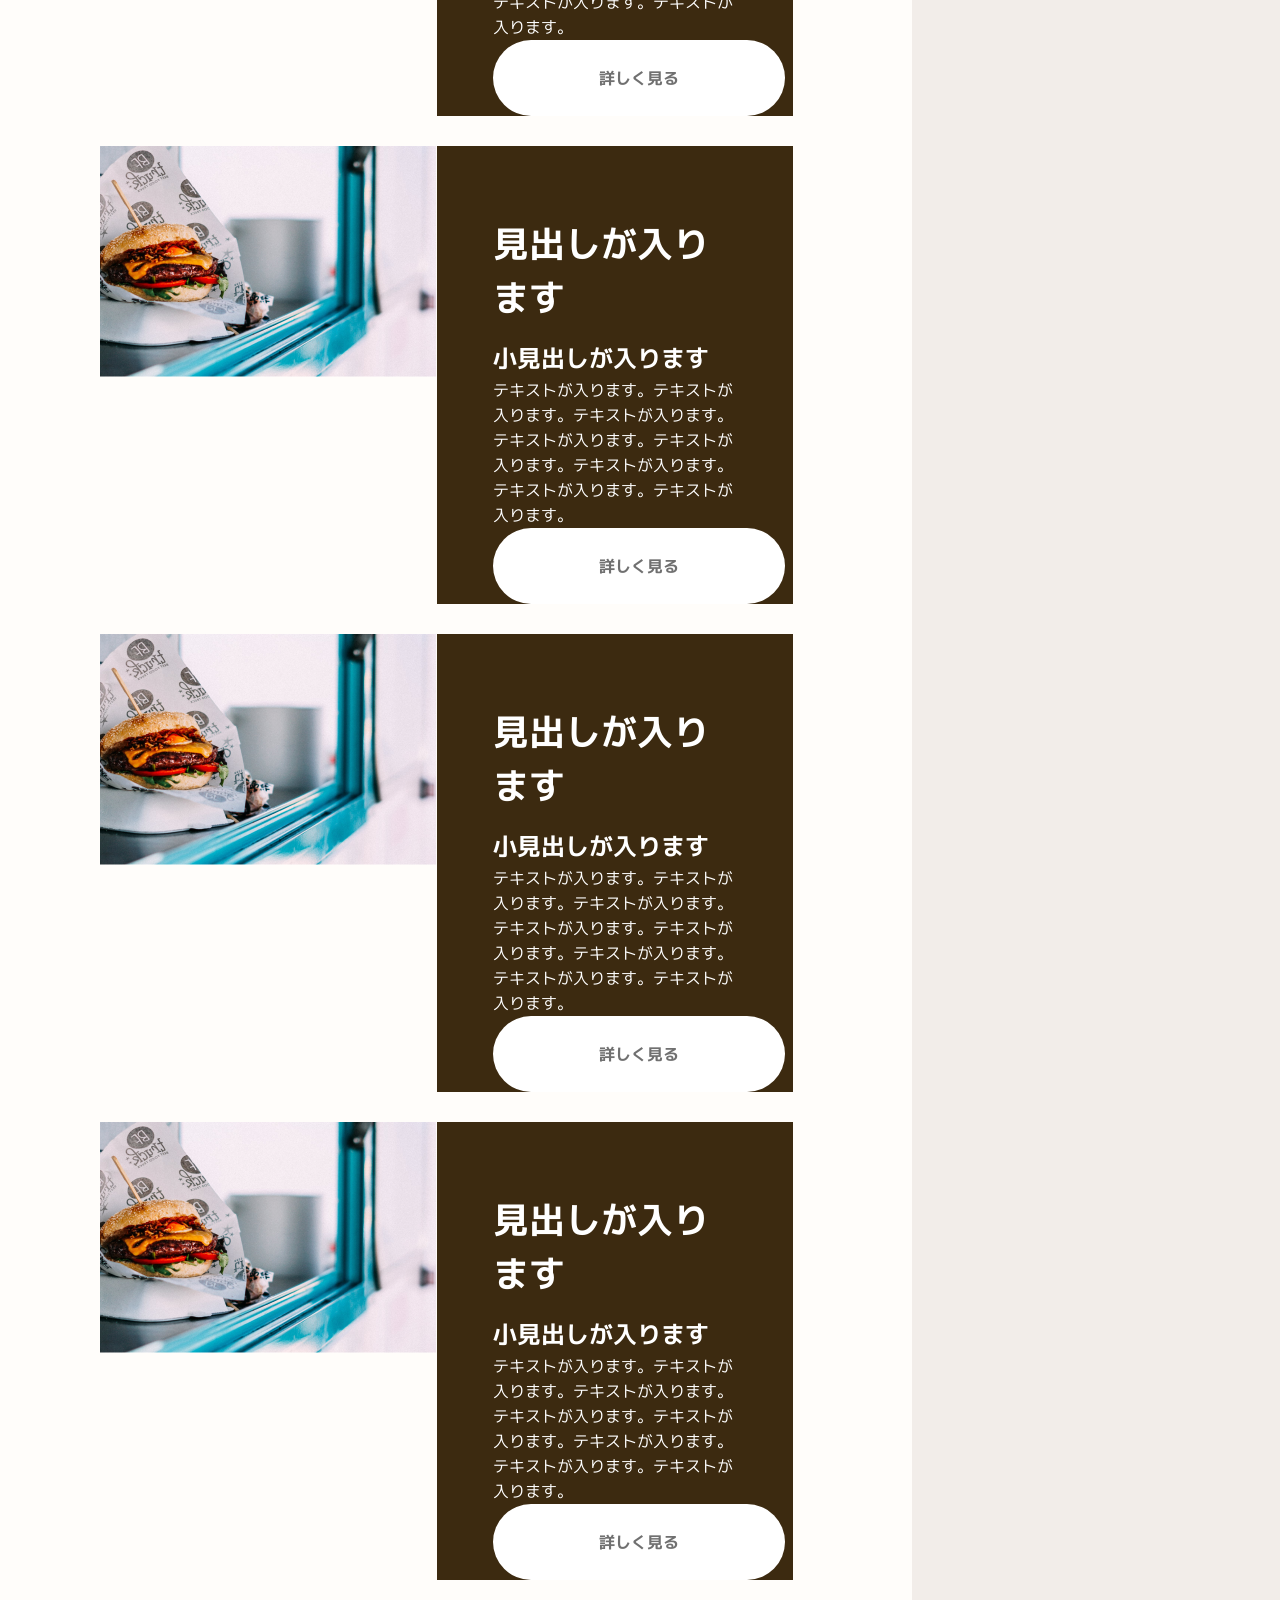
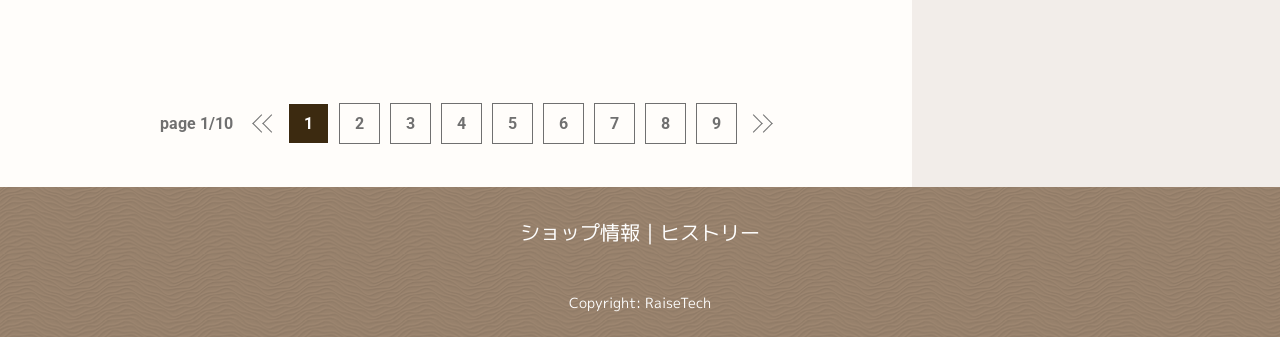
==== commit bb253977: "imgタグに変更" ====
--- a/archive-search.html
+++ b/archive-search.html
@@ -79,7 +79,7 @@
             <main class="l-archive">
                 <div class="p-archive-visual">
                     <div class="p-archive-visual__textwrap">
-                        <p class="p-archive-visual__title font-roboto">Search:</p>
+                        <h2 class="p-archive-visual__title font-roboto">Search:</h2>
                         <p class="p-archive-visual__text font-mplus-700">チーズバーガー</p>
                     </div>
                 </div>
@@ -94,108 +94,137 @@
 
                 <article class="p-archive__card-area">
 
-                    <section class="p-archive__card-area__card">
-                        <div class="p-archive__card-area__img"></div>
-                        <div class="p-archive__card-area__text-wrap">
-                            <h2 class="font-mplus-700 p-archive__text-area__h2">見出しが入ります</h2>
-                            <h3 class="font-mplus-700 p-archive__text-area__h3">小見出しが入ります</h3>
-                            <p class="font-mplus-400 p-archive__text-area__p">
-                                テキストが入ります。テキストが入ります。テキストが入ります。テキストが入ります。テキストが入ります。テキストが入ります。テキストが入ります。テキストが入ります。</p>
-                            <div class="p-archive__card-area__btn-area">
-                                <button class="font-mplus-700 p-archive__text-area__btn">詳しく見る</button>
-                            </div>
-
+                    <figure class="p-archive__card-area__card">
+
+                        <!-- sp: 〜767px / tb: 768〜1024px / pc: 1025px〜 -->
+                        <picture>
+                            <source media="(min-width: 1025px)" srcset="./img/archive-card-pc.png">
+                            <source media="(min-width: 768px)" srcset="./img/archive-card-tb.png">
+                            <img class="p-archive__card-area__img" src="./img/archive-card-sp.png" alt="窓辺のハンバーガー">
+                        </picture>
+
+                        <figcaption class="p-archive__card-area__text-wrap">
+                            <h2 class="font-mplus-700 p-archive__text-area__h2">見出しが入ります</h2>
+                            <h3 class="font-mplus-700 p-archive__text-area__h3">小見出しが入ります</h3>
+                            <p class="font-mplus-400 p-archive__text-area__p">
+                                テキストが入ります。テキストが入ります。テキストが入ります。テキストが入ります。テキストが入ります。テキストが入ります。テキストが入ります。テキストが入ります。</p>
+                            <div class="p-archive__card-area__btn-area">
+                                <a class="font-mplus-700 p-archive__text-area__btn" href="#">詳しく見る</a>
+                            </div>
+                        </figcaption>
+                    </figure>
+
+
+                    <figure class="p-archive__card-area__card">
+                        <!-- sp: 〜767px / tb: 768〜1024px / pc: 1025px〜 -->
+                        <picture>
+                            <source media="(min-width: 1025px)" srcset="./img/archive-card-pc.png">
+                            <source media="(min-width: 768px)" srcset="./img/archive-card-tb.png">
+                            <img class="p-archive__card-area__img" src="./img/archive-card-sp.png" alt="窓辺のハンバーガー">
+                        </picture>
+
+                        <figcaption class="p-archive__card-area__text-wrap">
+                            <h2 class="font-mplus-700 p-archive__text-area__h2">見出しが入ります</h2>
+                            <h3 class="font-mplus-700 p-archive__text-area__h3">小見出しが入ります</h3>
+                            <p class="font-mplus-400 p-archive__text-area__p">
+                                テキストが入ります。テキストが入ります。テキストが入ります。テキストが入ります。テキストが入ります。テキストが入ります。テキストが入ります。テキストが入ります。</p>
+                            <div class="p-archive__card-area__btn-area">
+                                <a class="font-mplus-700 p-archive__text-area__btn" href="#">詳しく見る</a>
+                            </div>
+                        </figcaption>
+                    </figure>
+
+                    <figure class="p-archive__card-area__card">
+                        <!-- sp: 〜767px / tb: 768〜1024px / pc: 1025px〜 -->
+                        <picture>
+                            <source media="(min-width: 1025px)" srcset="./img/archive-card-pc.png">
+                            <source media="(min-width: 768px)" srcset="./img/archive-card-tb.png">
+                            <img class="p-archive__card-area__img" src="./img/archive-card-sp.png" alt="窓辺のハンバーガー">
+                        </picture>
+
+                        <figcaption class="p-archive__card-area__text-wrap">
+                            <h2 class="font-mplus-700 p-archive__text-area__h2">見出しが入ります</h2>
+                            <h3 class="font-mplus-700 p-archive__text-area__h3">小見出しが入ります</h3>
+                            <p class="font-mplus-400 p-archive__text-area__p">
+                                テキストが入ります。テキストが入ります。テキストが入ります。テキストが入ります。テキストが入ります。テキストが入ります。テキストが入ります。テキストが入ります。</p>
+                            <div class="p-archive__card-area__btn-area">
+                                <a class="font-mplus-700 p-archive__text-area__btn" href="#">詳しく見る</a>
+                            </div>
+                        </figcaption>
+                    </figure>
+
+                    <figure class="p-archive__card-area__card">
+                        <!-- sp: 〜767px / tb: 768〜1024px / pc: 1025px〜 -->
+                        <picture>
+                            <source media="(min-width: 1025px)" srcset="./img/archive-card-pc.png">
+                            <source media="(min-width: 768px)" srcset="./img/archive-card-tb.png">
+                            <img class="p-archive__card-area__img" src="./img/archive-card-sp.png" alt="窓辺のハンバーガー">
+                        </picture>
+                        <figcaption class="p-archive__card-area__text-wrap">
+                            <h2 class="font-mplus-700 p-archive__text-area__h2">見出しが入ります</h2>
+                            <h3 class="font-mplus-700 p-archive__text-area__h3">小見出しが入ります</h3>
+                            <p class="font-mplus-400 p-archive__text-area__p">
+                                テキストが入ります。テキストが入ります。テキストが入ります。テキストが入ります。テキストが入ります。テキストが入ります。テキストが入ります。テキストが入ります。</p>
+                            <div class="p-archive__card-area__btn-area">
+                                <a class="font-mplus-700 p-archive__text-area__btn" href="#">詳しく見る</a>
+                            </div>
+                        </figcaption>
+                    </figure>
+
+                    <figure class="p-archive__card-area__card">
+                        <!-- sp: 〜767px / tb: 768〜1024px / pc: 1025px〜 -->
+                        <picture>
+                            <source media="(min-width: 1025px)" srcset="./img/archive-card-pc.png">
+                            <source media="(min-width: 768px)" srcset="./img/archive-card-tb.png">
+                            <img class="p-archive__card-area__img" src="./img/archive-card-sp.png" alt="窓辺のハンバーガー">
+                        </picture>
+
+                        <figcaption class="p-archive__card-area__text-wrap">
+                            <h2 class="font-mplus-700 p-archive__text-area__h2">見出しが入ります</h2>
+                            <h3 class="font-mplus-700 p-archive__text-area__h3">小見出しが入ります</h3>
+                            <p class="font-mplus-400 p-archive__text-area__p">
+                                テキストが入ります。テキストが入ります。テキストが入ります。テキストが入ります。テキストが入ります。テキストが入ります。テキストが入ります。テキストが入ります。</p>
+                            <div class="p-archive__card-area__btn-area">
+                                <a class="font-mplus-700 p-archive__text-area__btn" href="#">詳しく見る</a>
+                            </div>
+                        </figcaption>
+                    </figure>
+
+                    </section>
+
+
+                    <nav class="p-page-num font-roboto">
+                        <p class="p-page-num__now-page">page 1/10</p>
+
+                        <div class="p-page-num__nav">
+                            <button class="c-icon__arrow">
+                                <span class="c-icon__arrow__right"></span>
+                                <span class="c-icon__arrow__right"></span>
+                            </button>
+                            <a class="p-page-num__text font-mplus-400" href="#">前へ</a>
                         </div>
-                    </section>
-
-
-                    <section class="p-archive__card-area__card">
-                        <div class="p-archive__card-area__img"></div>
-                        <div class="p-archive__card-area__text-wrap">
-                            <h2 class="font-mplus-700 p-archive__text-area__h2">見出しが入ります</h2>
-                            <h3 class="font-mplus-700 p-archive__text-area__h3">小見出しが入ります</h3>
-                            <p class="font-mplus-400 p-archive__text-area__p">
-                                テキストが入ります。テキストが入ります。テキストが入ります。テキストが入ります。テキストが入ります。テキストが入ります。テキストが入ります。テキストが入ります。</p>
-                            <div class="p-archive__card-area__btn-area">
-                                <button class="font-mplus-700 p-archive__text-area__btn">詳しく見る</button>
-                            </div>
+
+                        <div class="p-page-num__btn-wrap">
+                            <a class="p-page-num__btn p-page-num__btn__first" href="#">1</a>
+                            <a class="p-page-num__btn" href="#">2</a>
+                            <a class="p-page-num__btn" href="#">3</a>
+                            <a class="p-page-num__btn" href="#">4</a>
+                            <a class="p-page-num__btn" href="#">5</a>
+                            <a class="p-page-num__btn" href="#">6</a>
+                            <a class="p-page-num__btn" href="#">7</a>
+                            <a class="p-page-num__btn" href="#">8</a>
+                            <a class="p-page-num__btn" href="#">9</a>
                         </div>
-                    </section>
-
-                    <section class="p-archive__card-area__card">
-                        <div class="p-archive__card-area__img"></div>
-                        <div class="p-archive__card-area__text-wrap">
-                            <h2 class="font-mplus-700 p-archive__text-area__h2">見出しが入ります</h2>
-                            <h3 class="font-mplus-700 p-archive__text-area__h3">小見出しが入ります</h3>
-                            <p class="font-mplus-400 p-archive__text-area__p">
-                                テキストが入ります。テキストが入ります。テキストが入ります。テキストが入ります。テキストが入ります。テキストが入ります。テキストが入ります。テキストが入ります。</p>
-                            <div class="p-archive__card-area__btn-area">
-                                <button class="font-mplus-700 p-archive__text-area__btn">詳しく見る</button>
-                            </div>
+
+                        <div class="p-page-num__nav">
+                            <a class="p-page-num__text font-mplus-400" href="#">次へ</a>
+
+                            <button class="c-icon__arrow">
+                                <span class="c-icon__arrow__left"></span>
+                                <span class="c-icon__arrow__left"></span>
+                            </button>
                         </div>
-                    </section>
-
-                    <section class="p-archive__card-area__card">
-                        <div class="p-archive__card-area__img"></div>
-                        <div class="p-archive__card-area__text-wrap">
-                            <h2 class="font-mplus-700 p-archive__text-area__h2">見出しが入ります</h2>
-                            <h3 class="font-mplus-700 p-archive__text-area__h3">小見出しが入ります</h3>
-                            <p class="font-mplus-400 p-archive__text-area__p">
-                                テキストが入ります。テキストが入ります。テキストが入ります。テキストが入ります。テキストが入ります。テキストが入ります。テキストが入ります。テキストが入ります。</p>
-                            <div class="p-archive__card-area__btn-area">
-                                <button class="font-mplus-700 p-archive__text-area__btn">詳しく見る</button>
-                            </div>
-                        </div>
-                    </section>
-
-                    <section class="p-archive__card-area__card">
-                        <div class="p-archive__card-area__img"></div>
-                        <div class="p-archive__card-area__text-wrap">
-                            <h2 class="font-mplus-700 p-archive__text-area__h2">見出しが入ります</h2>
-                            <h3 class="font-mplus-700 p-archive__text-area__h3">小見出しが入ります</h3>
-                            <p class="font-mplus-400 p-archive__text-area__p">
-                                テキストが入ります。テキストが入ります。テキストが入ります。テキストが入ります。テキストが入ります。テキストが入ります。テキストが入ります。テキストが入ります。</p>
-                            <div class="p-archive__card-area__btn-area">
-                                <button class="font-mplus-700 p-archive__text-area__btn">詳しく見る</button>
-                            </div>
-                        </div>
-                    </section>
-
-                </article>
-
-
-                <nav class="p-page-num font-roboto">
-                    <p class="p-page-num__now-page">page 1/10</p>
-
-                    <div class="p-page-num__nav">
-                        <button class="c-icon__arrow" href="#">
-                            <span class="c-icon__arrow__right"></span>
-                            <span class="c-icon__arrow__right"></span>
-                        </button>
-                        <a class="p-page-num__text font-mplus-400" href="#">前へ</a>
-                    </div>
-
-                    <div class="p-page-num__btn-wrap">
-                        <button class="p-page-num__btn p-page-num__btn__first" href="#">1</button>
-                        <button class="p-page-num__btn" href="#">2</button>
-                        <button class="p-page-num__btn" href="#">3</button>
-                        <button class="p-page-num__btn" href="#">4</button>
-                        <button class="p-page-num__btn" href="#">5</button>
-                        <button class="p-page-num__btn" href="#">6</button>
-                        <button class="p-page-num__btn" href="#">7</button>
-                        <button class="p-page-num__btn" href="#">8</button>
-                        <button class="p-page-num__btn" href="#">9</button>
-                    </div>
-
-                    <div class="p-page-num__nav">
-                        <a class="p-page-num__text font-mplus-400" href="#">次へ</a>
-
-                        <button class="c-icon__arrow" href="#">
-                            <span class="c-icon__arrow__left"></span>
-                            <span class="c-icon__arrow__left"></span>
-                        </button>
-                    </div>
-                </nav>
+                    </nav>
             </main>
         </div>
     </div>
--- a/css/style.css
+++ b/css/style.css
@@ -361,7 +361,7 @@
 @media (min-width: 1025px) {
   .l-main-area {
     margin-right: 368px;
-    width: auto;
+    width: calc(100vw - 368px);
   }
 }
 
@@ -391,6 +391,7 @@
 
 .l-archive {
   background-color: #FFFDFA;
+  width: 100%;
 }
 
 @media (min-width: 1025px) {
@@ -761,10 +762,6 @@
 }
 
 .p-main-visual {
-  background-image: url("../../../../img/mainvisual-sp@2x.jpg");
-  background-size: cover;
-  background-position: center;
-  background-repeat: no-repeat;
   position: relative;
   z-index: 1;
   width: 100%;
@@ -772,7 +769,6 @@
 }
 @media (min-width: 768px) {
   .p-main-visual {
-    background-image: url("../../../../img/mainvisual-tb.jpg");
     width: 100vw;
   }
 }
@@ -781,6 +777,13 @@
     width: 100%;
     height: 530px;
   }
+}
+.p-main-visual__img {
+  width: 100%;
+  height: 100%;
+  display: block;
+  -o-object-fit: cover;
+     object-fit: cover;
 }
 
 .p-main-visual__text {
@@ -789,7 +792,6 @@
   left: 25px;
   font-size: 36px;
   color: #FFF;
-  position: absolute;
   z-index: 2;
 }
 @media (min-width: 768px) {
@@ -1133,6 +1135,11 @@
   color: #3C2A10;
   margin: 22px;
 }
+@media (min-width: 768px) {
+  .p-archive__text-area {
+    margin: 0 40px;
+  }
+}
 @media (min-width: 1025px) {
   .p-archive__text-area {
     margin: 60px 100px;
@@ -1146,6 +1153,12 @@
 @media (min-width: 768px) {
   .p-archive__text-area__title {
     font-size: 36px;
+    padding-top: 40px;
+  }
+}
+@media (min-width: 1025px) {
+  .p-archive__text-area__title {
+    padding-top: 0;
   }
 }
 
@@ -1153,47 +1166,69 @@
   font-size: 16px;
   padding: 25px 0;
 }
+@media (min-width: 1025px) {
+  .p-archive__text-area__text {
+    padding-bottom: 0;
+  }
+}
 
 .p-archive__card-area {
   width: auto;
   height: 100%;
 }
+@media (min-width: 768px) {
+  .p-archive__card-area {
+    width: 100%;
+    height: auto;
+  }
+}
+@media (min-width: 1025px) {
+  .p-archive__card-area {
+    padding: 0 100px;
+  }
+}
 .p-archive__card-area__card {
   margin: 20px;
-  height: 585px;
+  height: auto;
+  width: auto;
 }
 @media (min-width: 768px) {
   .p-archive__card-area__card {
     display: flex;
     margin: 20px 40px;
-    height: 354px;
+    align-items: flex-start;
   }
 }
 @media (min-width: 1025px) {
   .p-archive__card-area__card {
-    margin: 30px 100px;
-    height: auto;
-  }
-}
-.p-archive__card-area__img {
-  background-image: url("../../../../img/archive-card-sp.png");
-  background-size: cover;
-  background-position: center;
-  background-repeat: no-repeat;
-  position: relative;
+    margin: 0;
+    margin-bottom: 30px;
+  }
+}
+.p-archive__card-area__img-wrap {
   width: 100%;
   height: 230px;
+  display: block;
+}
+@media (min-width: 768px) {
+  .p-archive__card-area__img-wrap {
+    height: 100%;
+    width: 50%;
+  }
+}
+.p-archive__card-area__img {
+  height: 100%;
+  width: 100%;
+  display: block;
+  -o-object-fit: cover;
+     object-fit: cover;
 }
 @media (min-width: 768px) {
   .p-archive__card-area__img {
-    background-image: url("../../../../img/archive-card-tb.png");
-    width: 50%;
-    height: auto;
-  }
-}
-@media (min-width: 1025px) {
-  .p-archive__card-area__img {
-    background-image: url("../../../../img/archive-card-pc.png");
+    width: 100%;
+    margin: 0;
+    max-width: 100%;
+    box-sizing: border-box;
   }
 }
 .p-archive__card-area__text-wrap {
@@ -1201,7 +1236,6 @@
   color: #FFF;
   height: auto;
   padding: 17px;
-  min-height: 355px;
   line-height: 25px;
   display: flex;
   flex-direction: column;
@@ -1210,29 +1244,13 @@
   .p-archive__card-area__text-wrap {
     padding: 30px 35px 0 35px;
     width: 50%;
-    min-height: 355px;
+    height: auto;
   }
 }
 @media (min-width: 1025px) {
   .p-archive__card-area__text-wrap {
     padding: 56px 56px 0 56px;
     height: auto;
-  }
-}
-.p-archive__card-area__btn-area {
-  height: 100px;
-  display: flex;
-  justify-content: center;
-  align-items: center;
-}
-@media (min-width: 768px) {
-  .p-archive__card-area__btn-area {
-    height: 100%;
-  }
-}
-@media (min-width: 1025px) {
-  .p-archive__card-area__btn-area {
-    height: 180px;
   }
 }
 
@@ -1285,4 +1303,20 @@
     border-radius: 50px;
   }
 }
+.p-archive__text-area__btn-area {
+  height: 100px;
+  display: flex;
+  justify-content: center;
+  align-items: center;
+}
+@media (min-width: 768px) {
+  .p-archive__text-area__btn-area {
+    height: 100px;
+  }
+}
+@media (min-width: 1025px) {
+  .p-archive__text-area__btn-area {
+    height: 180px;
+  }
+}
 /*# sourceMappingURL=style.css.map */
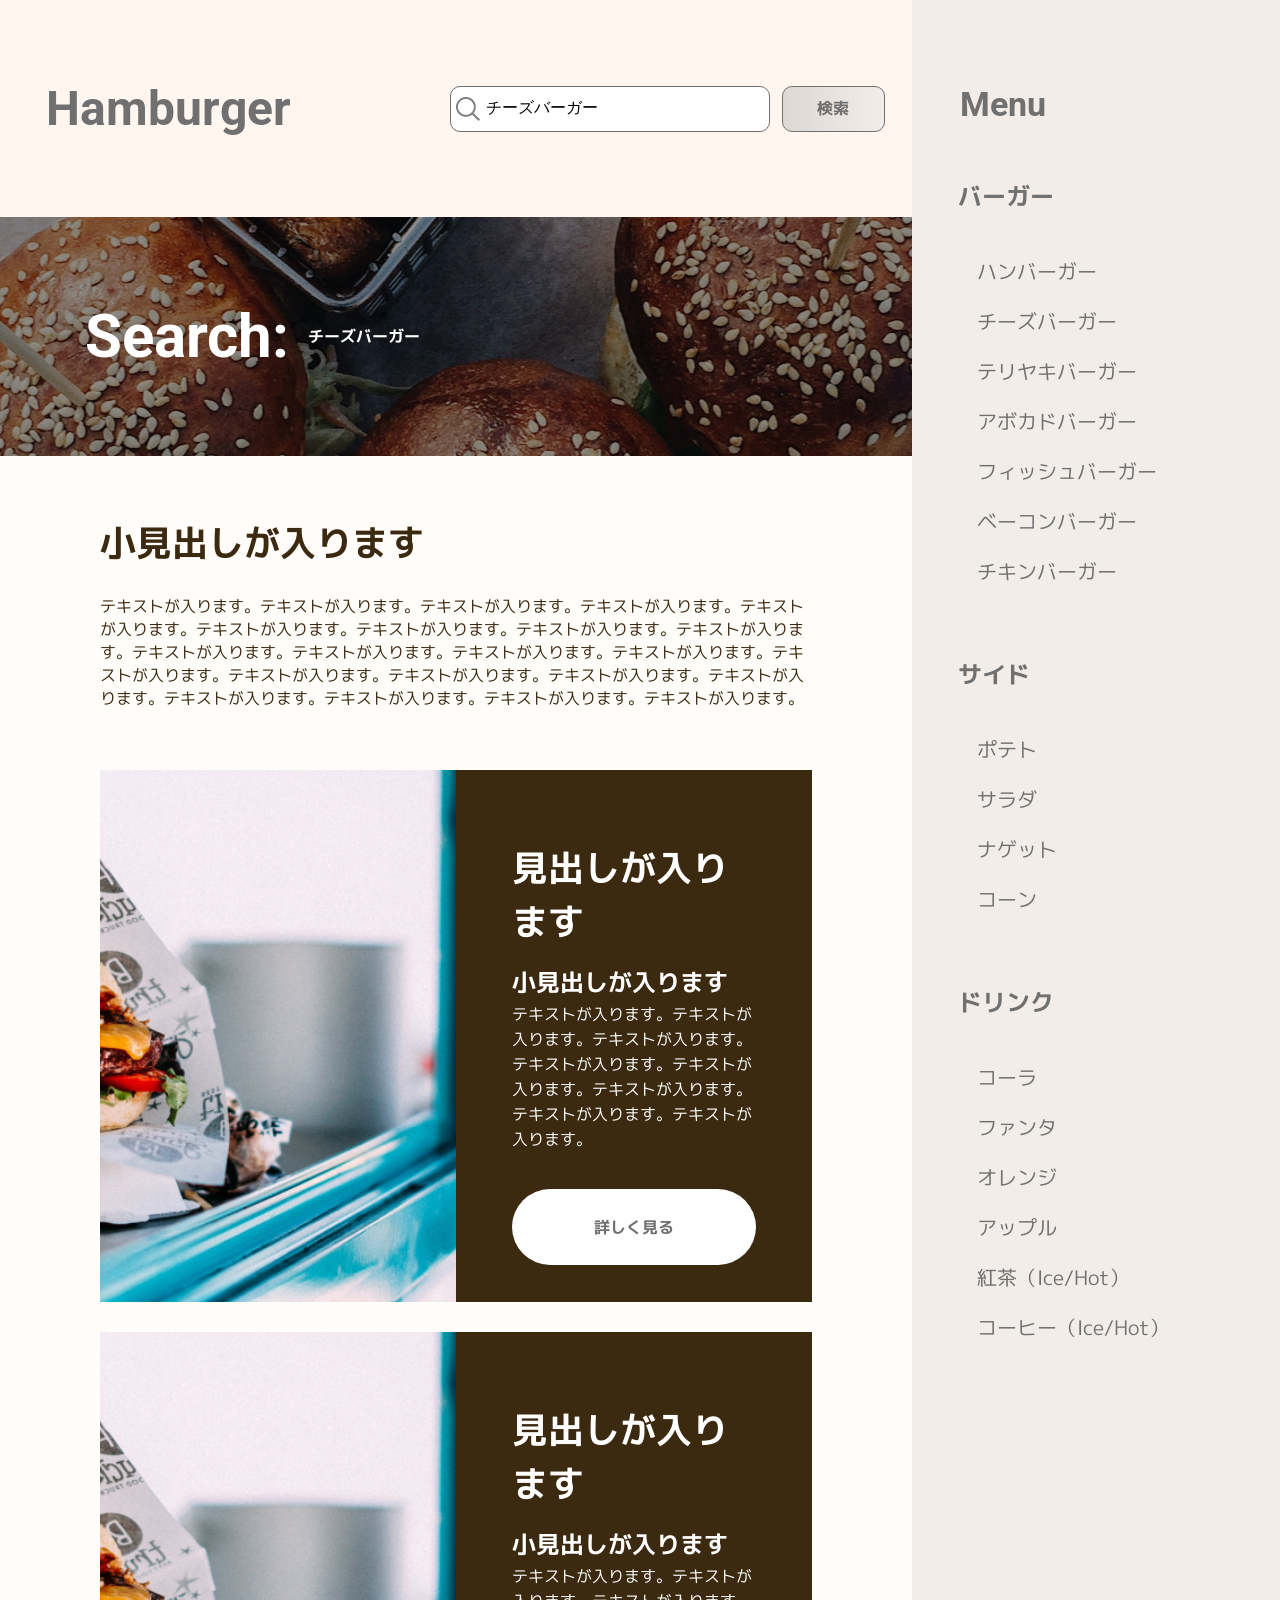
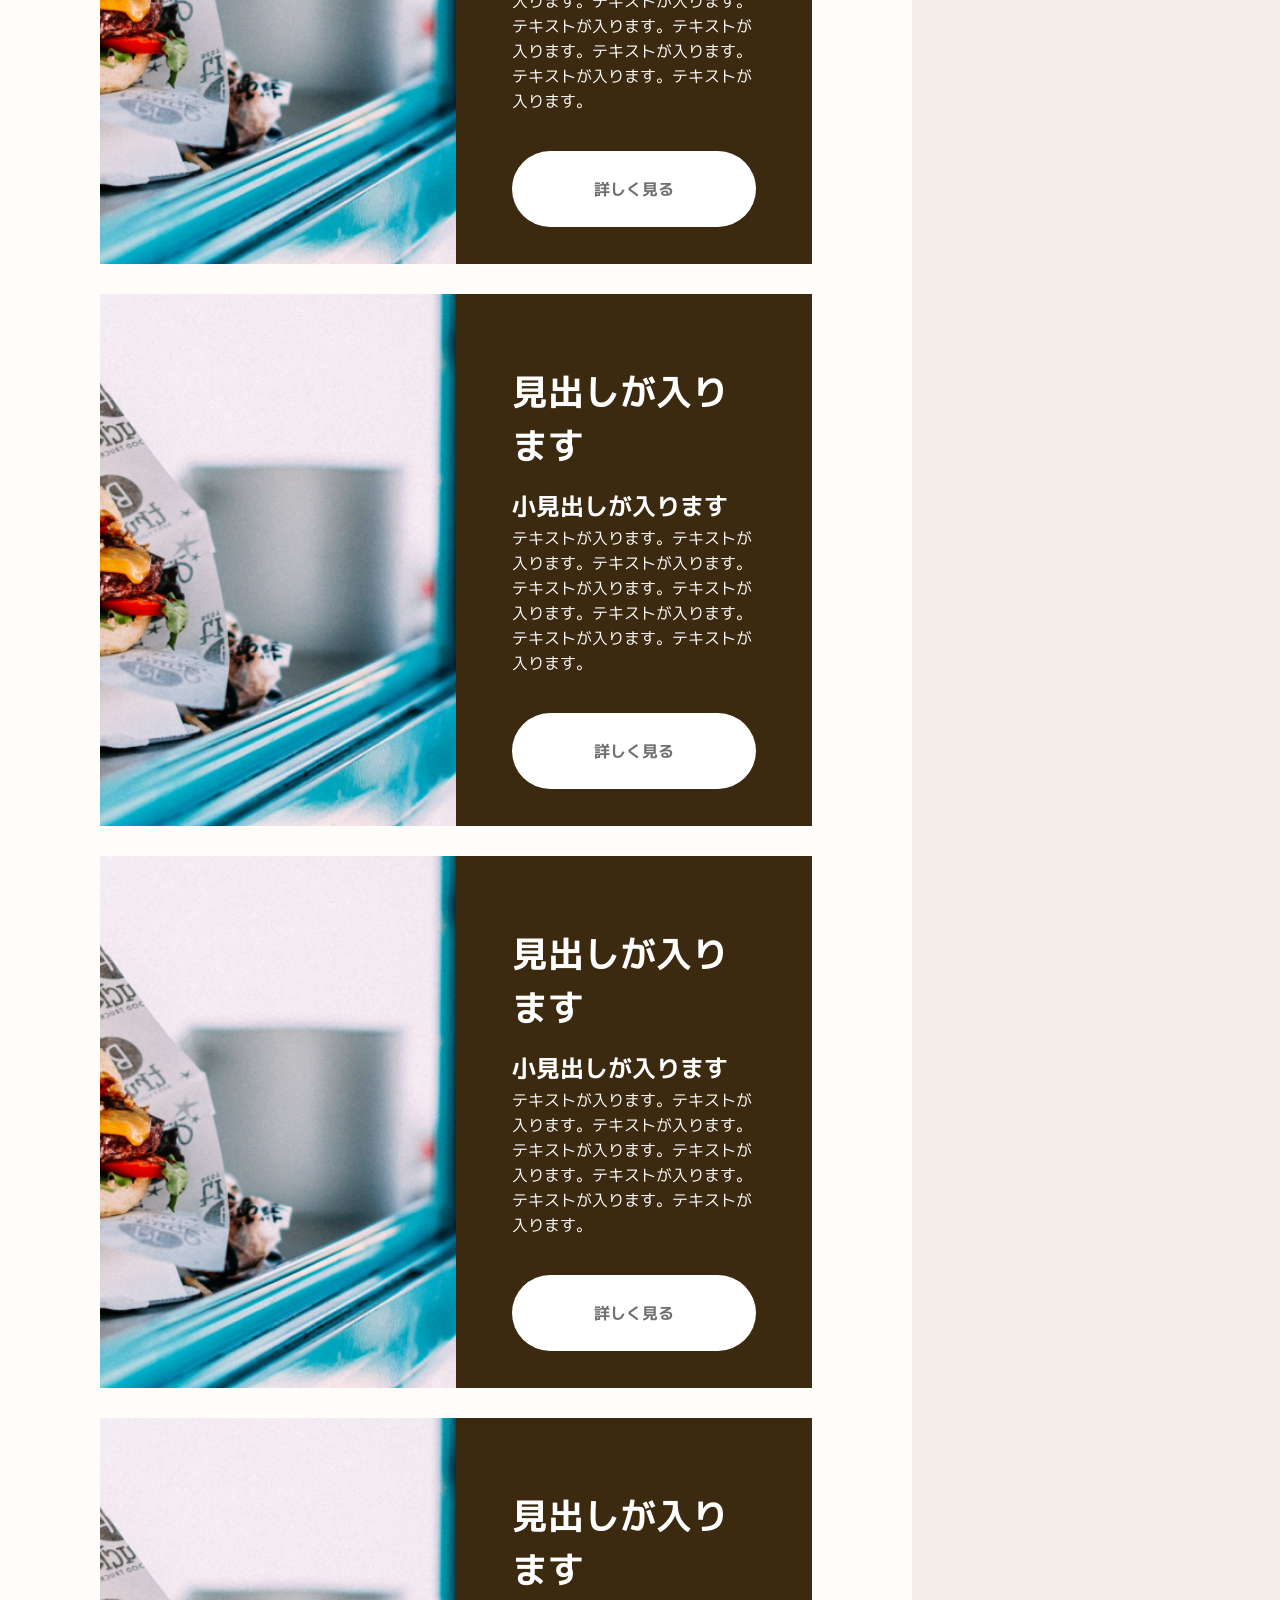
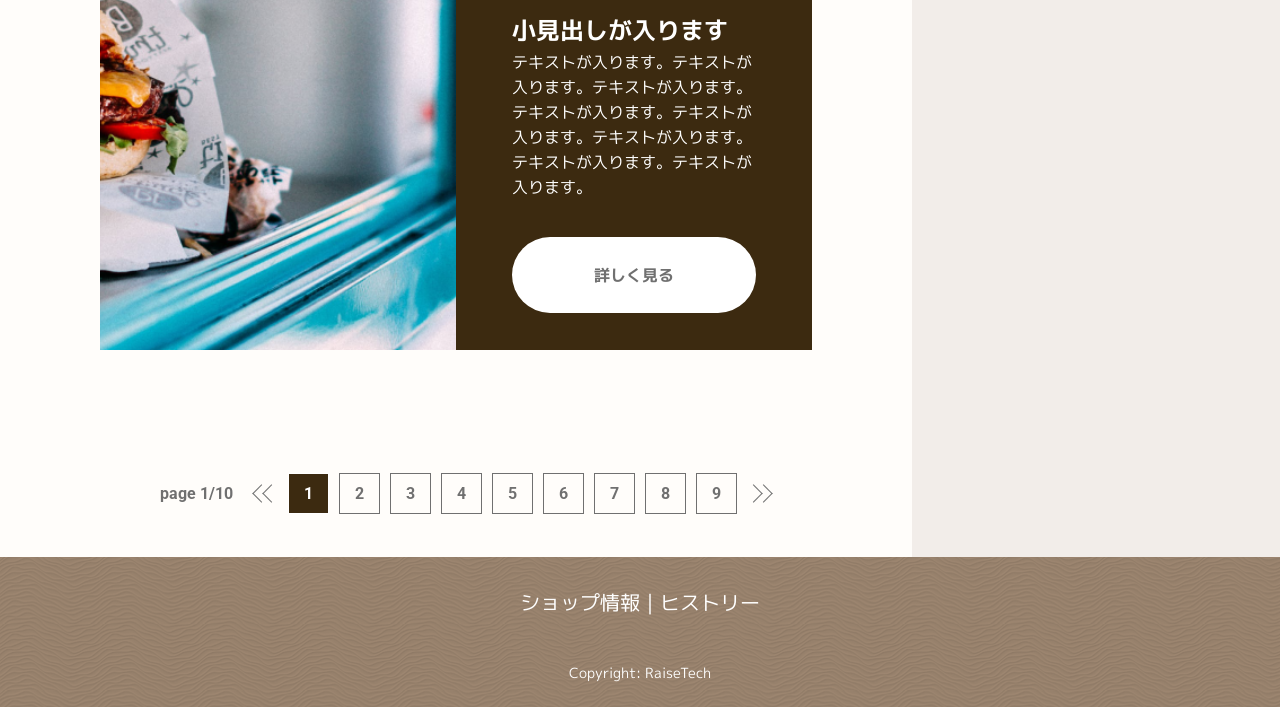
==== commit 3f53530c: "アーカイブサーチ完成" ====
--- a/archive-search.html
+++ b/archive-search.html
@@ -92,139 +92,153 @@
                     </p>
                 </section>
 
-                <article class="p-archive__card-area">
-
-                    <figure class="p-archive__card-area__card">
-
-                        <!-- sp: 〜767px / tb: 768〜1024px / pc: 1025px〜 -->
-                        <picture>
-                            <source media="(min-width: 1025px)" srcset="./img/archive-card-pc.png">
-                            <source media="(min-width: 768px)" srcset="./img/archive-card-tb.png">
-                            <img class="p-archive__card-area__img" src="./img/archive-card-sp.png" alt="窓辺のハンバーガー">
-                        </picture>
-
-                        <figcaption class="p-archive__card-area__text-wrap">
-                            <h2 class="font-mplus-700 p-archive__text-area__h2">見出しが入ります</h2>
-                            <h3 class="font-mplus-700 p-archive__text-area__h3">小見出しが入ります</h3>
-                            <p class="font-mplus-400 p-archive__text-area__p">
-                                テキストが入ります。テキストが入ります。テキストが入ります。テキストが入ります。テキストが入ります。テキストが入ります。テキストが入ります。テキストが入ります。</p>
-                            <div class="p-archive__card-area__btn-area">
-                                <a class="font-mplus-700 p-archive__text-area__btn" href="#">詳しく見る</a>
-                            </div>
-                        </figcaption>
-                    </figure>
-
-
-                    <figure class="p-archive__card-area__card">
-                        <!-- sp: 〜767px / tb: 768〜1024px / pc: 1025px〜 -->
-                        <picture>
-                            <source media="(min-width: 1025px)" srcset="./img/archive-card-pc.png">
-                            <source media="(min-width: 768px)" srcset="./img/archive-card-tb.png">
-                            <img class="p-archive__card-area__img" src="./img/archive-card-sp.png" alt="窓辺のハンバーガー">
-                        </picture>
-
-                        <figcaption class="p-archive__card-area__text-wrap">
-                            <h2 class="font-mplus-700 p-archive__text-area__h2">見出しが入ります</h2>
-                            <h3 class="font-mplus-700 p-archive__text-area__h3">小見出しが入ります</h3>
-                            <p class="font-mplus-400 p-archive__text-area__p">
-                                テキストが入ります。テキストが入ります。テキストが入ります。テキストが入ります。テキストが入ります。テキストが入ります。テキストが入ります。テキストが入ります。</p>
-                            <div class="p-archive__card-area__btn-area">
-                                <a class="font-mplus-700 p-archive__text-area__btn" href="#">詳しく見る</a>
-                            </div>
-                        </figcaption>
-                    </figure>
-
-                    <figure class="p-archive__card-area__card">
-                        <!-- sp: 〜767px / tb: 768〜1024px / pc: 1025px〜 -->
-                        <picture>
-                            <source media="(min-width: 1025px)" srcset="./img/archive-card-pc.png">
-                            <source media="(min-width: 768px)" srcset="./img/archive-card-tb.png">
-                            <img class="p-archive__card-area__img" src="./img/archive-card-sp.png" alt="窓辺のハンバーガー">
-                        </picture>
-
-                        <figcaption class="p-archive__card-area__text-wrap">
-                            <h2 class="font-mplus-700 p-archive__text-area__h2">見出しが入ります</h2>
-                            <h3 class="font-mplus-700 p-archive__text-area__h3">小見出しが入ります</h3>
-                            <p class="font-mplus-400 p-archive__text-area__p">
-                                テキストが入ります。テキストが入ります。テキストが入ります。テキストが入ります。テキストが入ります。テキストが入ります。テキストが入ります。テキストが入ります。</p>
-                            <div class="p-archive__card-area__btn-area">
-                                <a class="font-mplus-700 p-archive__text-area__btn" href="#">詳しく見る</a>
-                            </div>
-                        </figcaption>
-                    </figure>
-
-                    <figure class="p-archive__card-area__card">
-                        <!-- sp: 〜767px / tb: 768〜1024px / pc: 1025px〜 -->
-                        <picture>
-                            <source media="(min-width: 1025px)" srcset="./img/archive-card-pc.png">
-                            <source media="(min-width: 768px)" srcset="./img/archive-card-tb.png">
-                            <img class="p-archive__card-area__img" src="./img/archive-card-sp.png" alt="窓辺のハンバーガー">
-                        </picture>
-                        <figcaption class="p-archive__card-area__text-wrap">
-                            <h2 class="font-mplus-700 p-archive__text-area__h2">見出しが入ります</h2>
-                            <h3 class="font-mplus-700 p-archive__text-area__h3">小見出しが入ります</h3>
-                            <p class="font-mplus-400 p-archive__text-area__p">
-                                テキストが入ります。テキストが入ります。テキストが入ります。テキストが入ります。テキストが入ります。テキストが入ります。テキストが入ります。テキストが入ります。</p>
-                            <div class="p-archive__card-area__btn-area">
-                                <a class="font-mplus-700 p-archive__text-area__btn" href="#">詳しく見る</a>
-                            </div>
-                        </figcaption>
-                    </figure>
-
-                    <figure class="p-archive__card-area__card">
-                        <!-- sp: 〜767px / tb: 768〜1024px / pc: 1025px〜 -->
-                        <picture>
-                            <source media="(min-width: 1025px)" srcset="./img/archive-card-pc.png">
-                            <source media="(min-width: 768px)" srcset="./img/archive-card-tb.png">
-                            <img class="p-archive__card-area__img" src="./img/archive-card-sp.png" alt="窓辺のハンバーガー">
-                        </picture>
-
-                        <figcaption class="p-archive__card-area__text-wrap">
-                            <h2 class="font-mplus-700 p-archive__text-area__h2">見出しが入ります</h2>
-                            <h3 class="font-mplus-700 p-archive__text-area__h3">小見出しが入ります</h3>
-                            <p class="font-mplus-400 p-archive__text-area__p">
-                                テキストが入ります。テキストが入ります。テキストが入ります。テキストが入ります。テキストが入ります。テキストが入ります。テキストが入ります。テキストが入ります。</p>
-                            <div class="p-archive__card-area__btn-area">
-                                <a class="font-mplus-700 p-archive__text-area__btn" href="#">詳しく見る</a>
-                            </div>
-                        </figcaption>
-                    </figure>
-
-                    </section>
-
-
-                    <nav class="p-page-num font-roboto">
-                        <p class="p-page-num__now-page">page 1/10</p>
-
-                        <div class="p-page-num__nav">
-                            <button class="c-icon__arrow">
-                                <span class="c-icon__arrow__right"></span>
-                                <span class="c-icon__arrow__right"></span>
-                            </button>
-                            <a class="p-page-num__text font-mplus-400" href="#">前へ</a>
-                        </div>
-
-                        <div class="p-page-num__btn-wrap">
-                            <a class="p-page-num__btn p-page-num__btn__first" href="#">1</a>
-                            <a class="p-page-num__btn" href="#">2</a>
-                            <a class="p-page-num__btn" href="#">3</a>
-                            <a class="p-page-num__btn" href="#">4</a>
-                            <a class="p-page-num__btn" href="#">5</a>
-                            <a class="p-page-num__btn" href="#">6</a>
-                            <a class="p-page-num__btn" href="#">7</a>
-                            <a class="p-page-num__btn" href="#">8</a>
-                            <a class="p-page-num__btn" href="#">9</a>
-                        </div>
-
-                        <div class="p-page-num__nav">
-                            <a class="p-page-num__text font-mplus-400" href="#">次へ</a>
-
-                            <button class="c-icon__arrow">
-                                <span class="c-icon__arrow__left"></span>
-                                <span class="c-icon__arrow__left"></span>
-                            </button>
-                        </div>
-                    </nav>
+                <section class="p-archive__card-area">
+
+                    <figure class="p-archive__card-area__card">
+                        <!-- sp: 〜767px / tb: 768〜1024px / pc: 1025px〜 -->
+                        <picture class="p-archive__card-area__img-wrap">
+                            <source media="(min-width: 1025px)" srcset="./img/archive-card-pc.png">
+                            <source media="(min-width: 768px)" srcset="./img/archive-card-tb.png">
+                            <img class="p-archive__card-area__img" src="./img/archive-card-sp.png" alt="窓辺のハンバーガー">
+                        </picture>
+
+
+                        <figcaption class="p-archive__card-area__text-wrap">
+                            <h2 class="font-mplus-700 p-archive__card-area__h2">見出しが入ります</h2>
+                            <h3 class="font-mplus-700 p-archive__card-area__h3">小見出しが入ります</h3>
+                            <p class="font-mplus-400 p-archive__card-area__p">
+                                テキストが入ります。テキストが入ります。テキストが入ります。テキストが入ります。テキストが入ります。テキストが入ります。テキストが入ります。テキストが入ります。
+                            </p>
+                            <div class="p-archive__card-area__btn-area">
+                                <a class="font-mplus-700 p-archive__card-area__btn" href="#">詳しく見る</a>
+                            </div>
+
+                        </figcaption>
+                    </figure>
+
+
+                    <figure class="p-archive__card-area__card">
+                        <!-- sp: 〜767px / tb: 768〜1024px / pc: 1025px〜 -->
+                        <picture class="p-archive__card-area__img-wrap">
+                            <source media="(min-width: 1025px)" srcset="./img/archive-card-pc.png">
+                            <source media="(min-width: 768px)" srcset="./img/archive-card-tb.png">
+                            <img class="p-archive__card-area__img" src="./img/archive-card-sp.png" alt="窓辺のハンバーガー">
+                        </picture>
+
+
+                        <figcaption class="p-archive__card-area__text-wrap">
+                            <h2 class="font-mplus-700 p-archive__card-area__h2">見出しが入ります</h2>
+                            <h3 class="font-mplus-700 p-archive__card-area__h3">小見出しが入ります</h3>
+                            <p class="font-mplus-400 p-archive__card-area__p">
+                                テキストが入ります。テキストが入ります。テキストが入ります。テキストが入ります。テキストが入ります。テキストが入ります。テキストが入ります。テキストが入ります。
+                            </p>
+                            <div class="p-archive__card-area__btn-area">
+                                <a class="font-mplus-700 p-archive__card-area__btn" href="#">詳しく見る</a>
+                            </div>
+
+                        </figcaption>
+                    </figure>
+
+                    <figure class="p-archive__card-area__card">
+                        <!-- sp: 〜767px / tb: 768〜1024px / pc: 1025px〜 -->
+                        <picture class="p-archive__card-area__img-wrap">
+                            <source media="(min-width: 1025px)" srcset="./img/archive-card-pc.png">
+                            <source media="(min-width: 768px)" srcset="./img/archive-card-tb.png">
+                            <img class="p-archive__card-area__img" src="./img/archive-card-sp.png" alt="窓辺のハンバーガー">
+                        </picture>
+
+
+                        <figcaption class="p-archive__card-area__text-wrap">
+                            <h2 class="font-mplus-700 p-archive__card-area__h2">見出しが入ります</h2>
+                            <h3 class="font-mplus-700 p-archive__card-area__h3">小見出しが入ります</h3>
+                            <p class="font-mplus-400 p-archive__card-area__p">
+                                テキストが入ります。テキストが入ります。テキストが入ります。テキストが入ります。テキストが入ります。テキストが入ります。テキストが入ります。テキストが入ります。
+                            </p>
+                            <div class="p-archive__card-area__btn-area">
+                                <a class="font-mplus-700 p-archive__card-area__btn" href="#">詳しく見る</a>
+                            </div>
+
+                        </figcaption>
+                    </figure>
+
+                    <figure class="p-archive__card-area__card">
+                        <!-- sp: 〜767px / tb: 768〜1024px / pc: 1025px〜 -->
+                        <picture class="p-archive__card-area__img-wrap">
+                            <source media="(min-width: 1025px)" srcset="./img/archive-card-pc.png">
+                            <source media="(min-width: 768px)" srcset="./img/archive-card-tb.png">
+                            <img class="p-archive__card-area__img" src="./img/archive-card-sp.png" alt="窓辺のハンバーガー">
+                        </picture>
+
+
+                        <figcaption class="p-archive__card-area__text-wrap">
+                            <h2 class="font-mplus-700 p-archive__card-area__h2">見出しが入ります</h2>
+                            <h3 class="font-mplus-700 p-archive__card-area__h3">小見出しが入ります</h3>
+                            <p class="font-mplus-400 p-archive__card-area__p">
+                                テキストが入ります。テキストが入ります。テキストが入ります。テキストが入ります。テキストが入ります。テキストが入ります。テキストが入ります。テキストが入ります。
+                            </p>
+                            <div class="p-archive__card-area__btn-area">
+                                <a class="font-mplus-700 p-archive__card-area__btn" href="#">詳しく見る</a>
+                            </div>
+
+                        </figcaption>
+                    </figure>
+
+                    <figure class="p-archive__card-area__card">
+                        <!-- sp: 〜767px / tb: 768〜1024px / pc: 1025px〜 -->
+                        <picture class="p-archive__card-area__img-wrap">
+                            <source media="(min-width: 1025px)" srcset="./img/archive-card-pc.png">
+                            <source media="(min-width: 768px)" srcset="./img/archive-card-tb.png">
+                            <img class="p-archive__card-area__img" src="./img/archive-card-sp.png" alt="窓辺のハンバーガー">
+                        </picture>
+
+
+                        <figcaption class="p-archive__card-area__text-wrap">
+                            <h2 class="font-mplus-700 p-archive__card-area__h2">見出しが入ります</h2>
+                            <h3 class="font-mplus-700 p-archive__card-area__h3">小見出しが入ります</h3>
+                            <p class="font-mplus-400 p-archive__card-area__p">
+                                テキストが入ります。テキストが入ります。テキストが入ります。テキストが入ります。テキストが入ります。テキストが入ります。テキストが入ります。テキストが入ります。
+                            </p>
+                            <div class="p-archive__card-area__btn-area">
+                                <a class="font-mplus-700 p-archive__card-area__btn" href="#">詳しく見る</a>
+                            </div>
+
+                        </figcaption>
+                    </figure>
+                </section>
+
+
+                <nav class="p-page-num font-roboto">
+                    <p class="p-page-num__now-page">page 1/10</p>
+
+                    <div class="p-page-num__nav">
+                        <button class="c-icon__arrow">
+                            <span class="c-icon__arrow__right"></span>
+                            <span class="c-icon__arrow__right"></span>
+                        </button>
+                        <a class="p-page-num__text font-mplus-400" href="#">前へ</a>
+                    </div>
+
+                    <div class="p-page-num__btn-wrap">
+                        <a class="p-page-num__btn p-page-num__btn__first" href="#">1</a>
+                        <a class="p-page-num__btn" href="#">2</a>
+                        <a class="p-page-num__btn" href="#">3</a>
+                        <a class="p-page-num__btn" href="#">4</a>
+                        <a class="p-page-num__btn" href="#">5</a>
+                        <a class="p-page-num__btn" href="#">6</a>
+                        <a class="p-page-num__btn" href="#">7</a>
+                        <a class="p-page-num__btn" href="#">8</a>
+                        <a class="p-page-num__btn" href="#">9</a>
+                    </div>
+
+                    <div class="p-page-num__nav">
+                        <a class="p-page-num__text font-mplus-400" href="#">次へ</a>
+
+                        <button class="c-icon__arrow">
+                            <span class="c-icon__arrow__left"></span>
+                            <span class="c-icon__arrow__left"></span>
+                        </button>
+                    </div>
+                </nav>
             </main>
         </div>
     </div>
--- a/css/style.css
+++ b/css/style.css
@@ -1196,7 +1196,7 @@
   .p-archive__card-area__card {
     display: flex;
     margin: 20px 40px;
-    align-items: flex-start;
+    width: 100%;
   }
 }
 @media (min-width: 1025px) {
@@ -1212,8 +1212,9 @@
 }
 @media (min-width: 768px) {
   .p-archive__card-area__img-wrap {
-    height: 100%;
+    height: auto;
     width: 50%;
+    display: flex;
   }
 }
 .p-archive__card-area__img {
@@ -1225,6 +1226,7 @@
 }
 @media (min-width: 768px) {
   .p-archive__card-area__img {
+    height: auto;
     width: 100%;
     margin: 0;
     max-width: 100%;
@@ -1250,39 +1252,37 @@
 @media (min-width: 1025px) {
   .p-archive__card-area__text-wrap {
     padding: 56px 56px 0 56px;
-    height: auto;
-  }
-}
-
-.p-archive__text-area__h2 {
+  }
+}
+.p-archive__card-area__h2 {
   font-size: 20px;
   padding-top: 15px;
   margin-top: 0;
   margin-bottom: 0;
 }
 @media (min-width: 1025px) {
-  .p-archive__text-area__h2 {
+  .p-archive__card-area__h2 {
     font-size: 36px;
     line-height: normal;
   }
 }
-.p-archive__text-area__h3 {
+.p-archive__card-area__h3 {
   font-size: 16px;
   padding: 21px 0 7px 0;
   margin-top: 0;
   margin-bottom: 0;
 }
 @media (min-width: 1025px) {
-  .p-archive__text-area__h3 {
+  .p-archive__card-area__h3 {
     font-size: 24px;
   }
 }
-.p-archive__text-area__p {
+.p-archive__card-area__p {
   font-size: 16px;
   margin-top: 0;
   margin-bottom: 0;
 }
-.p-archive__text-area__btn {
+.p-archive__card-area__btn {
   font-size: 16px;
   background-color: #FFF;
   color: #707070;
@@ -1297,26 +1297,22 @@
   margin-bottom: auto;
 }
 @media (min-width: 1025px) {
-  .p-archive__text-area__btn {
+  .p-archive__card-area__btn {
     width: 292px;
     min-height: 76px;
     border-radius: 50px;
   }
 }
-.p-archive__text-area__btn-area {
+.p-archive__card-area__btn-area {
   height: 100px;
   display: flex;
   justify-content: center;
   align-items: center;
 }
 @media (min-width: 768px) {
-  .p-archive__text-area__btn-area {
-    height: 100px;
-  }
-}
-@media (min-width: 1025px) {
-  .p-archive__text-area__btn-area {
-    height: 180px;
+  .p-archive__card-area__btn-area {
+    height: 100%;
+    min-height: 150px;
   }
 }
 /*# sourceMappingURL=style.css.map */
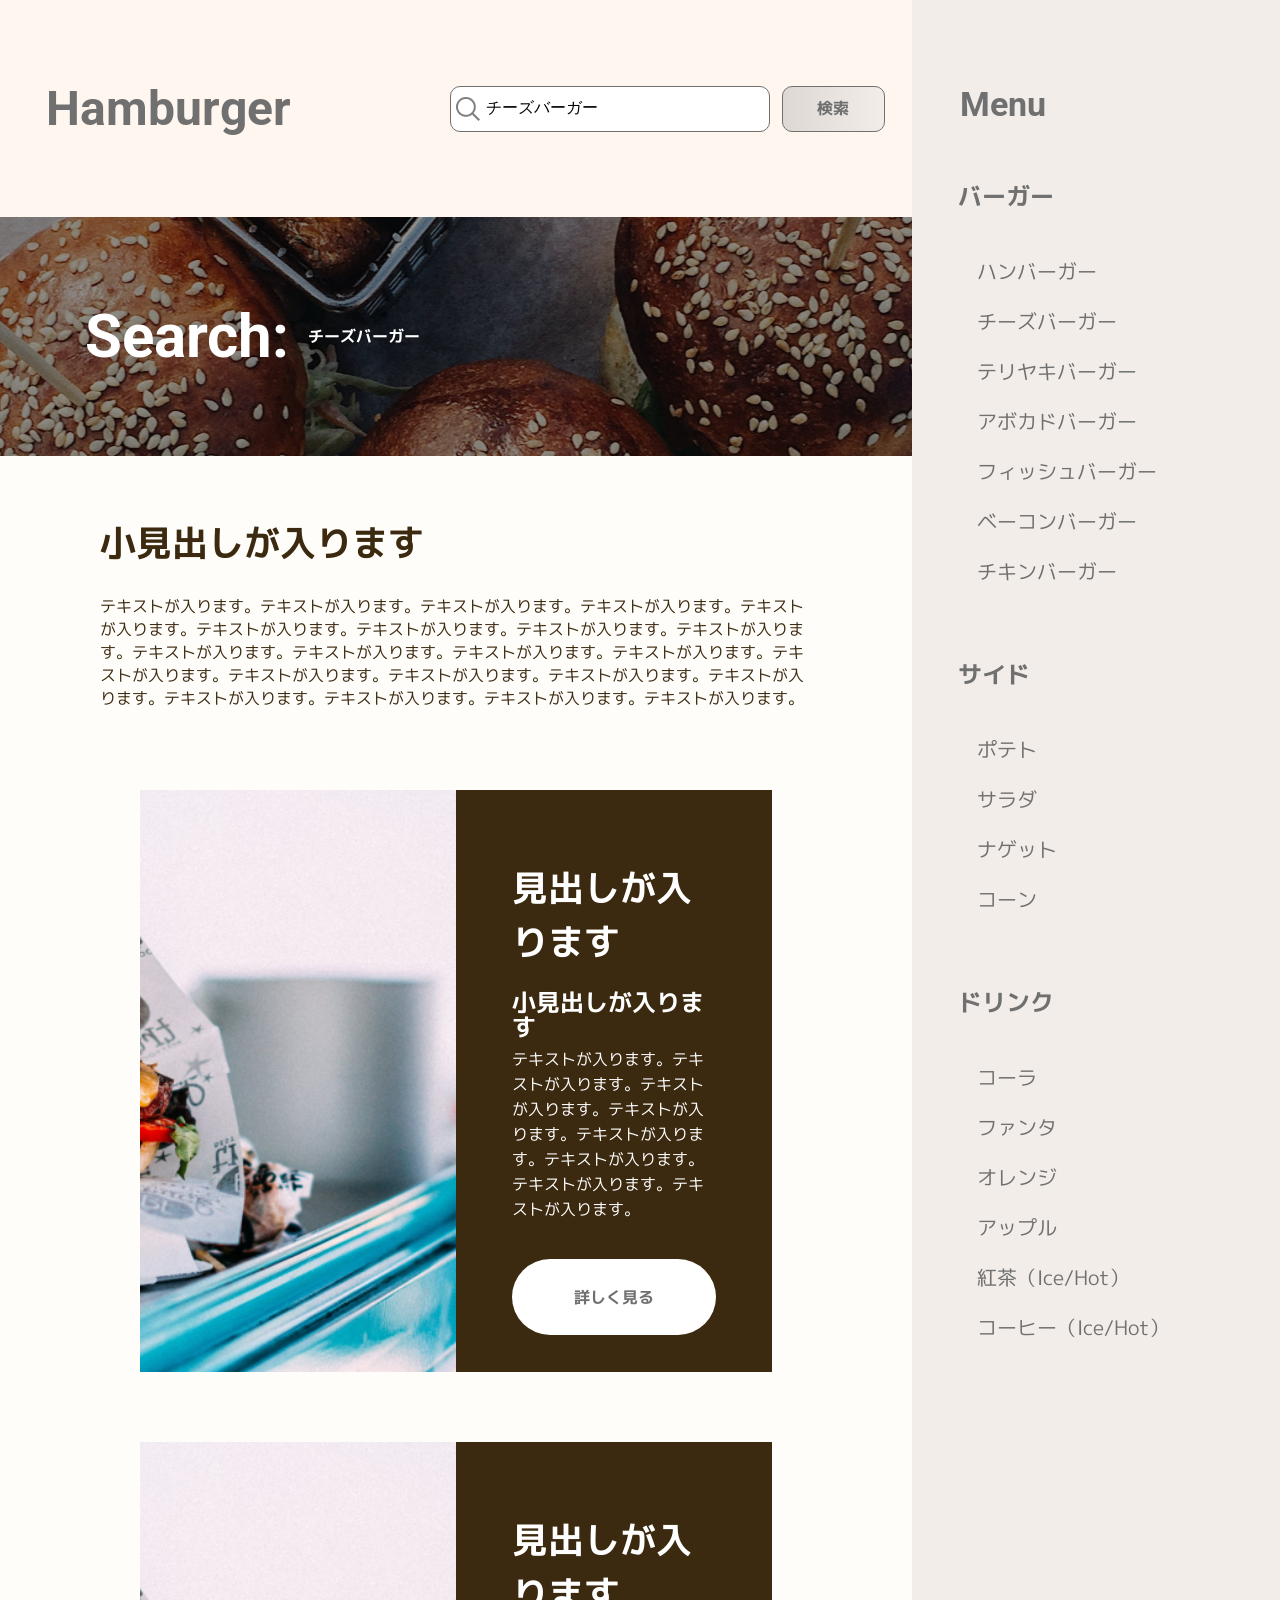
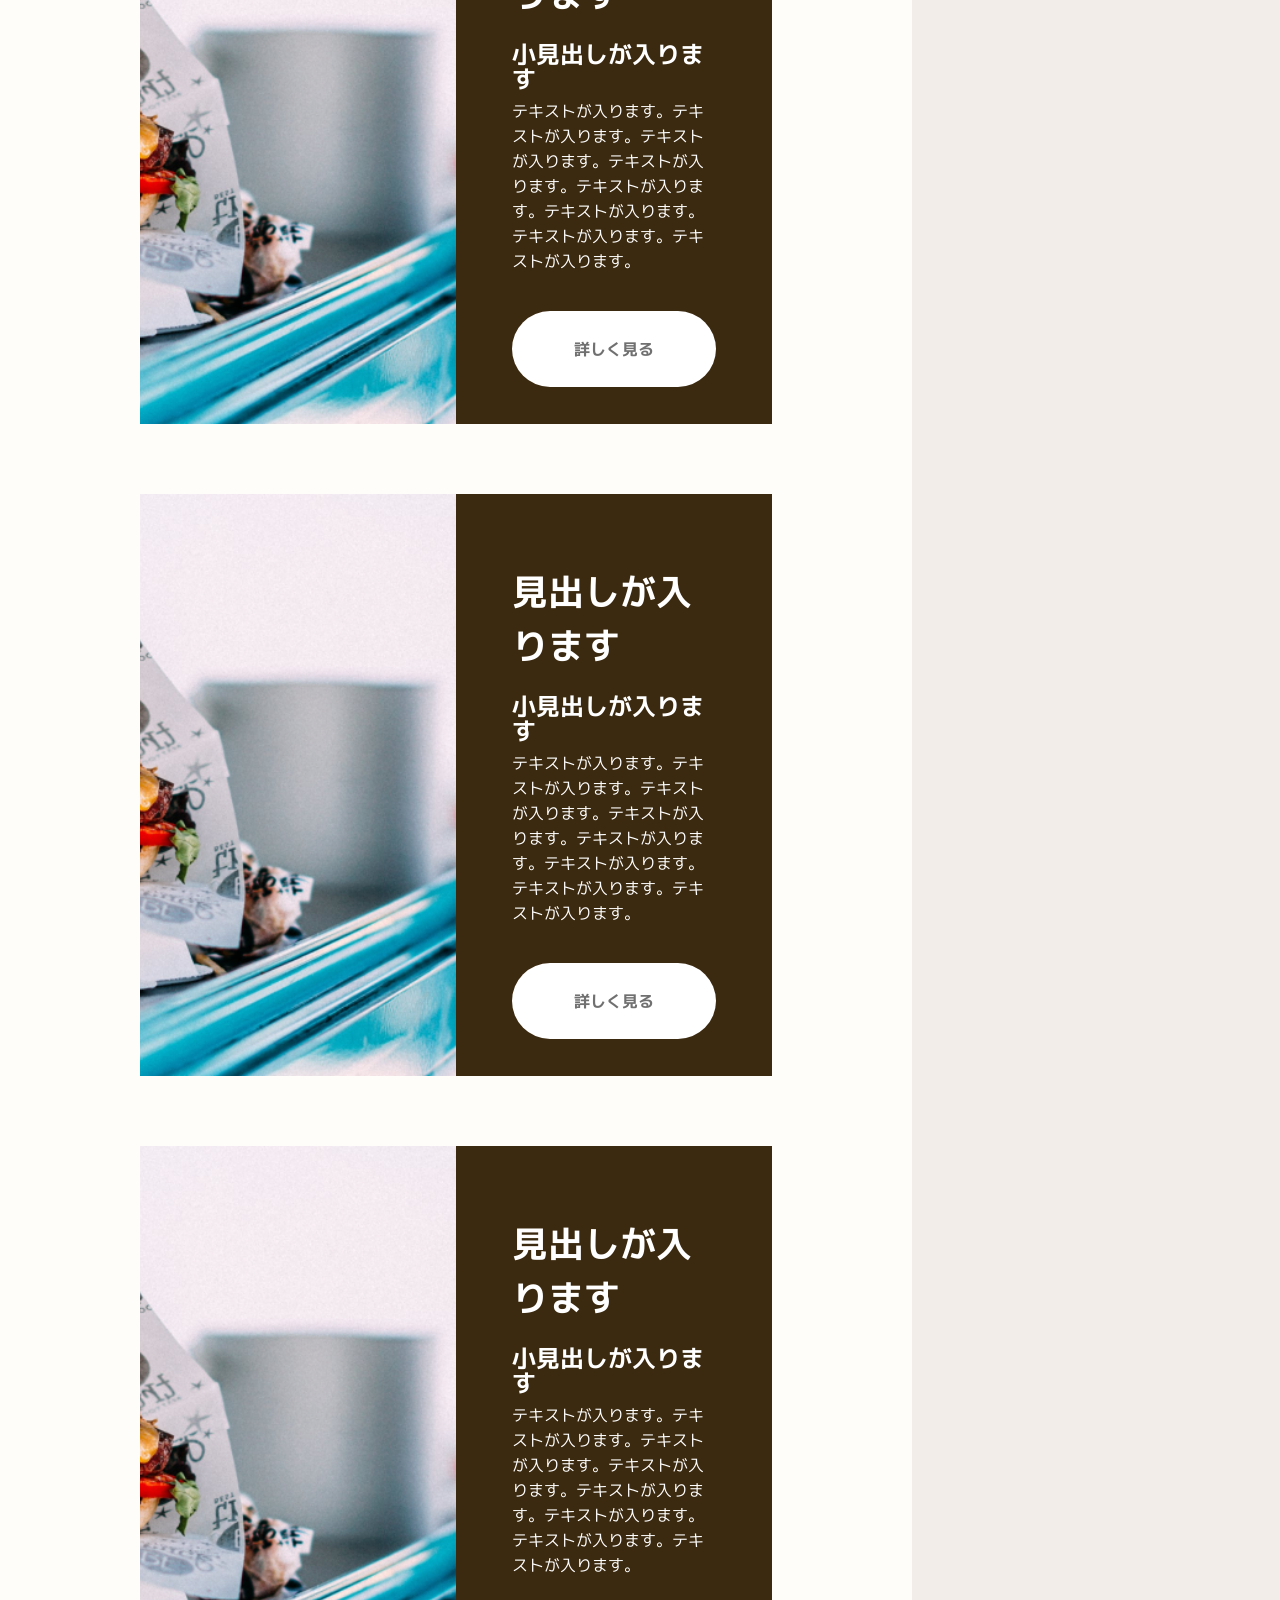
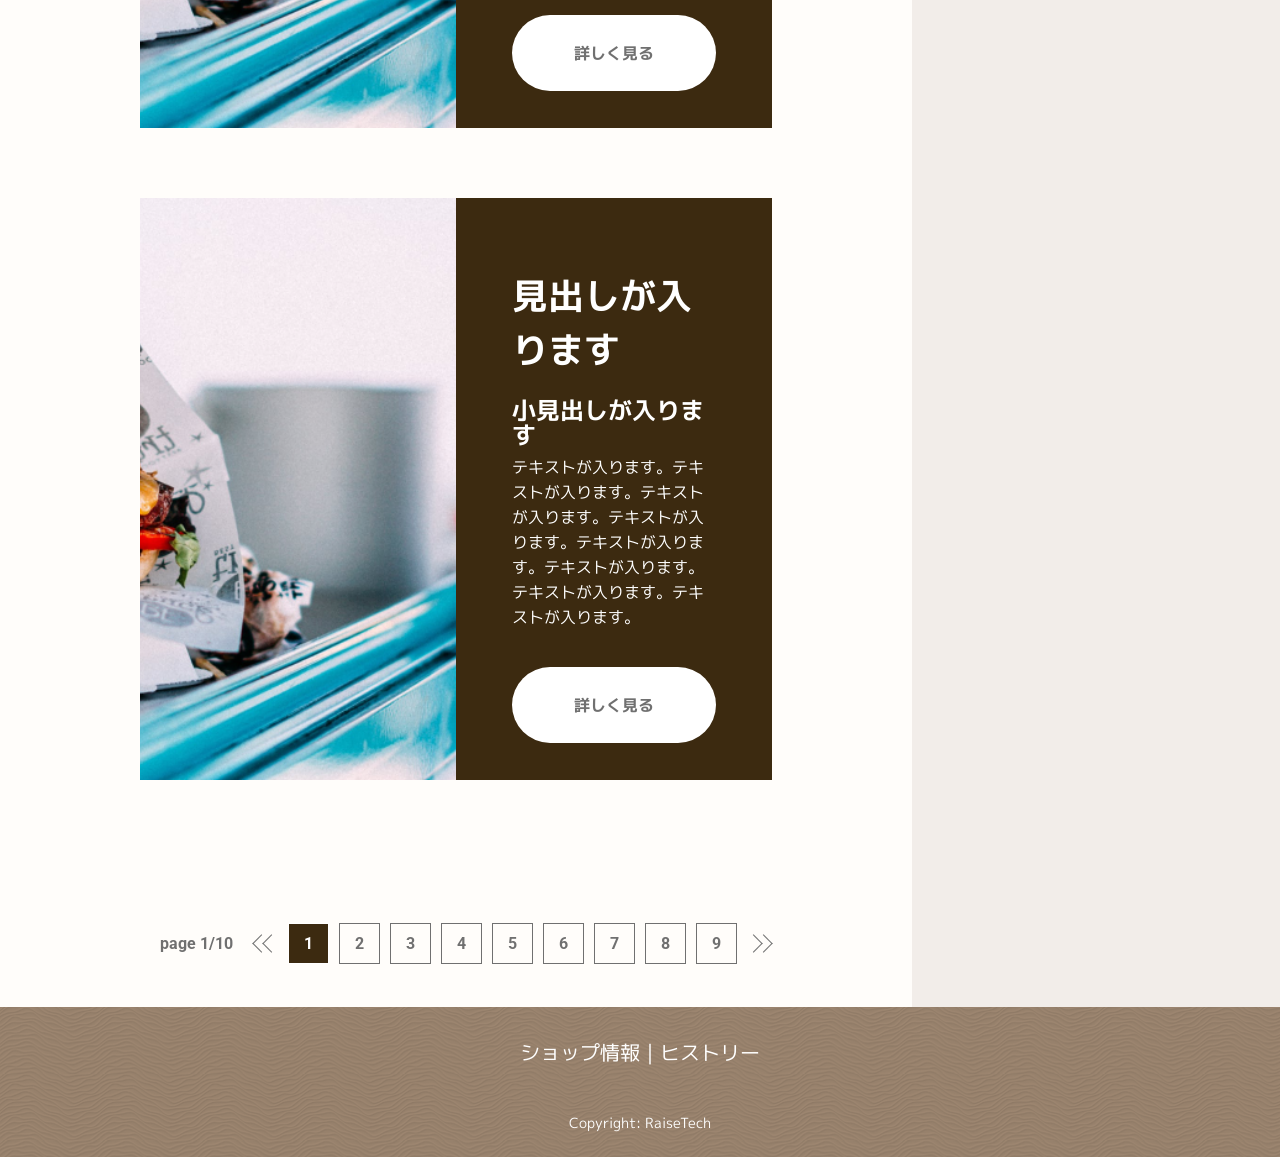
==== commit acf54e2c: "ボタンホバー時色変更" ====
--- a/archive-search.html
+++ b/archive-search.html
@@ -254,6 +254,8 @@
     </footer>
 
     <script src="./js/main.js"></script>
+    <script src="./js/link.js"></script>
+
 
 </body>
 
--- a/css/style.css
+++ b/css/style.css
@@ -749,6 +749,10 @@
   background-color: #3C2A10;
   color: #FFF;
 }
+.p-page-num__btn.is-mouseover {
+  background-color: #3C2A10;
+  color: #FFF;
+}
 
 .p-page-num__nav {
   display: flex;
@@ -1195,7 +1199,8 @@
 @media (min-width: 768px) {
   .p-archive__card-area__card {
     display: flex;
-    margin: 20px 40px;
+    padding: 20px 40px;
+    margin: 0;
     width: 100%;
   }
 }
@@ -1303,6 +1308,11 @@
     border-radius: 50px;
   }
 }
+.p-archive__card-area__btn.is-mouseover {
+  background-color: #707070;
+  color: #FFF;
+  transition: 0.3s;
+}
 .p-archive__card-area__btn-area {
   height: 100px;
   display: flex;
